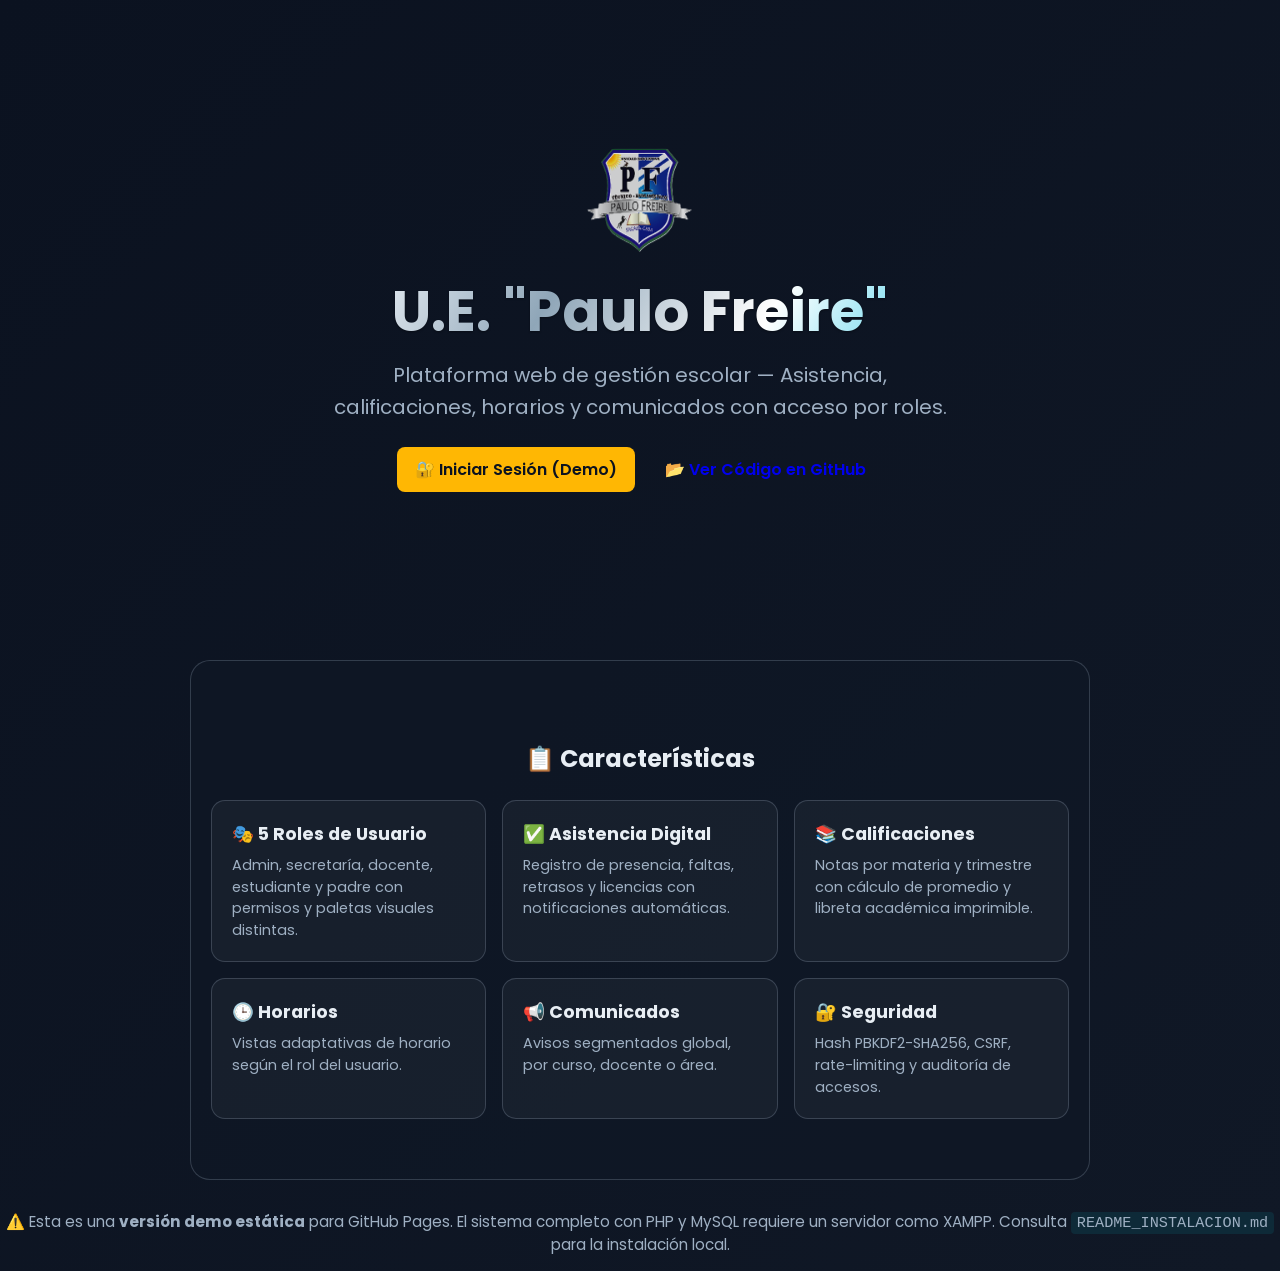
==== docs/index.html @ ab54703c "feat: versión inicial para GitHub con demo estática en /docs" ====
<!doctype html>
<html lang="es">
<head>
    <meta charset="utf-8">
    <meta name="viewport" content="width=device-width, initial-scale=1">
    <title>U.E. Paulo Freire — Plataforma Web v5</title>
    <link rel="preconnect" href="https://fonts.googleapis.com">
    <link rel="preconnect" href="https://fonts.gstatic.com" crossorigin>
    <link href="https://fonts.googleapis.com/css2?family=Poppins:wght@400;500;600;700;800&display=swap" rel="stylesheet">
    <link rel="stylesheet" href="assets/css/app.css">
    <style>
        .hero { min-height: 70vh; display: grid; place-items: center; text-align: center; padding: 40px 20px; }
        .hero h1 { font-size: clamp(2rem, 5vw, 3.5rem); margin: 0 0 16px; line-height: 1.1; }
        .hero p { font-size: clamp(1rem, 2vw, 1.25rem); color: var(--muted); max-width: 620px; margin: 0 auto 24px; line-height: 1.6; }
        .hero-actions { display: flex; gap: 12px; justify-content: center; flex-wrap: wrap; }
        .features { padding: 60px 20px; background: var(--surface); border: 1px solid var(--line); border-radius: 20px; margin: 30px auto; max-width: 900px; }
        .features h2 { text-align: center; margin-bottom: 24px; }
        .feature-grid { display: grid; grid-template-columns: repeat(auto-fit, minmax(220px, 1fr)); gap: 16px; }
        .feature-card { padding: 20px; border-radius: 14px; border: 1px solid var(--line); background: rgba(255,255,255,.04); }
        .feature-card h3 { margin: 0 0 8px; font-size: 1.1rem; }
        .feature-card p { margin: 0; font-size: 0.9rem; color: var(--muted); line-height: 1.5; }
        .note { text-align: center; margin-top: 30px; color: var(--muted); font-size: 0.95rem; }
        .note code { background: var(--bg3); padding: 2px 6px; border-radius: 4px; }
    </style>
</head>
<body class="theme-dark palette-metal">
    <div class="hero">
        <div>
            <img src="assets/img/escudo.png" alt="Escudo U.E. Paulo Freire" style="width: 120px; height: 120px; margin-bottom: 16px; opacity: 0.9;">
            <h1 class="metal-text">U.E. "Paulo Freire"</h1>
            <p>Plataforma web de gestión escolar — Asistencia, calificaciones, horarios y comunicados con acceso por roles.</p>
            <div class="hero-actions">
                <a href="login.html" class="btn btn-accent">🔐 Iniciar Sesión (Demo)</a>
                <a href="https://github.com/TU_USUARIO/ue_paulo_freire_web" class="btn" target="_blank" rel="noopener">📂 Ver Código en GitHub</a>
            </div>
        </div>
    </div>

    <section class="features">
        <h2>📋 Características</h2>
        <div class="feature-grid">
            <div class="feature-card">
                <h3>🎭 5 Roles de Usuario</h3>
                <p>Admin, secretaría, docente, estudiante y padre con permisos y paletas visuales distintas.</p>
            </div>
            <div class="feature-card">
                <h3>✅ Asistencia Digital</h3>
                <p>Registro de presencia, faltas, retrasos y licencias con notificaciones automáticas.</p>
            </div>
            <div class="feature-card">
                <h3>📚 Calificaciones</h3>
                <p>Notas por materia y trimestre con cálculo de promedio y libreta académica imprimible.</p>
            </div>
            <div class="feature-card">
                <h3>🕒 Horarios</h3>
                <p>Vistas adaptativas de horario según el rol del usuario.</p>
            </div>
            <div class="feature-card">
                <h3>📢 Comunicados</h3>
                <p>Avisos segmentados global, por curso, docente o área.</p>
            </div>
            <div class="feature-card">
                <h3>🔐 Seguridad</h3>
                <p>Hash PBKDF2-SHA256, CSRF, rate-limiting y auditoría de accesos.</p>
            </div>
        </div>
    </section>

    <p class="note">⚠️ Esta es una <strong>versión demo estática</strong> para GitHub Pages. El sistema completo con PHP y MySQL requiere un servidor como XAMPP. Consulta <code>README_INSTALACION.md</code> para la instalación local.</p>
</body>
</html>
---- docs/assets/css/app.css ----
:root { --metal-strong: linear-gradient(145deg,#ffffff 0%,#9fb0c3 22%,#e8eef4 40%,#5c7186 62%,#cfd8e3 100%); --metal-edge: linear-gradient(120deg,rgba(255,255,255,.95),rgba(159,176,195,.35) 40%,rgba(255,255,255,.8) 70%,rgba(159,176,195,.5)); }
/* ==========================================================================
   PALETAS DE COLOR POR ROL v2 (Armonía Fría)
   ========================================================================== */
/* 1. ADMIN / SECRETARÍA (Metal - Autoridad y Estructura) */
body.theme-dark.palette-metal { 
    --primary: #19c3e6; --primary-2: #1f6f8b; --turquoise: #2ad4c0; --accent: #ffb703; --accent-2: #b87333; 
}
body.theme-light.palette-metal { 
    --primary: #0e8ba8; --primary-2: #144d61; --turquoise: #12a390; --accent: #b87333; --accent-2: #d9a441; 
}
/* 2. DOCENTE (Aurora Boreal - Sabiduría y Calma) */
body.theme-dark.palette-aurora { 
    --primary: #2dd4bf; --primary-2: #115e59; --turquoise: #a78bfa; --accent: #5eead4; --accent-2: #475569; 
}
body.theme-light.palette-aurora { 
    --primary: #0f766e; --primary-2: #134e4a; --turquoise: #8b5cf6; --accent: #14b8a6; --accent-2: #64748b; 
}
/* 3. PADRE DE FAMILIA (Niebla y Acero - Confianza y Observación) */
body.theme-dark.palette-mist { 
    --primary: #94a3b8; --primary-2: #334155; --turquoise: #e0f2fe; --accent: #7dd3fc; --accent-2: #475569; 
}
body.theme-light.palette-mist { 
    --primary: #475569; --primary-2: #1e293b; --turquoise: #bae6fd; --accent: #0284c7; --accent-2: #64748b; 
}
/* 4. ESTUDIANTE (Glacier - Juventud y Enfoque) */
body.theme-dark.palette-glacier { 
    --primary: #818cf8; --primary-2: #312e81; --turquoise: #5eead4; --accent: #67e8f9; --accent-2: #94a3b8; 
}
body.theme-light.palette-glacier { 
    --primary: #6366f1; --primary-2: #4338ca; --turquoise: #14b8a6; --accent: #22d3ee; --accent-2: #67e8f9; 
}
body.theme-dark { --bg1:#0b1220; --bg2:#101826; --bg3:#0e2a38; --surface:rgba(16,24,38,.72); --surface-2:rgba(23,35,59,.6); --text:#e8eef4; --muted:#9fb0c3; --line:rgba(159,176,195,.25); --glow:0 0 22px rgba(25,195,230,.3); --shadow:0 18px 44px rgba(0,0,0,.5); }
body.theme-light { --bg1:#eef5fb; --bg2:#f8fbff; --bg3:#dff0f7; --surface:rgba(255,255,255,.9); --surface-2:rgba(248,251,255,.85); --text:#17233b; --muted:#5d6b84; --line:rgba(93,107,132,.25); --glow:0 0 16px rgba(14,139,168,.22); --shadow:0 14px 34px rgba(20,40,70,.16); }
* { box-sizing: border-box; }
body { margin:0; font-family:'Poppins','Segoe UI',Arial,sans-serif; color:var(--text); background:linear-gradient(135deg,var(--bg1),var(--bg2) 45%,var(--bg3)); background-size:220% 220%; animation:bgShift 18s ease-in-out infinite alternate; }
@keyframes bgShift { from{background-position:0% 0%} to{background-position:100% 100%} }
.metal-text { background:linear-gradient(120deg,#f8fbff 0%,#8fa6b8 18%,#ffffff 36%,var(--primary) 55%,var(--accent) 75%,#f8fbff 100%); background-size:200% auto; -webkit-background-clip:text; background-clip:text; color:transparent; animation:shine 6s linear infinite; filter:drop-shadow(0 1px 1px rgba(0,0,0,.35)); }
body.theme-light .metal-text { filter:none; }
@keyframes shine { to{background-position:200% center} }
.login-bg { position: fixed; inset: 0; z-index: -1; background: url('../img/colegio.png') center/cover no-repeat; filter: blur(10px) brightness(0.55); transform: scale(1.1); }
.bg-scene { position:fixed; inset:0; overflow:hidden; z-index:0; pointer-events:none; display:none; }
.shell-wrap { position:relative; z-index:1; min-height:100vh; display:grid; place-items:center; padding:26px 14px; }
.shell { display:grid; grid-template-columns:1.05fr 1fr; width:min(1020px, 96vw); max-width:900px; background:var(--surface); border-radius:22px; overflow:hidden; position:relative; box-shadow:var(--shadow); backdrop-filter:blur(14px); border:1px solid var(--line); transform-style:preserve-3d; will-change:transform; }
.shell-wide { grid-template-columns:.9fr 1.1fr; }
.shell-left { position:relative; padding:30px; color:#eaf6fb; display:flex; flex-direction:column; gap:10px; overflow:hidden; background:linear-gradient(160deg,var(--bg2),var(--primary-2) 60%,var(--primary)); background-size:200% 200%; animation:bgShift 12s ease-in-out infinite alternate; }
.shell-left h1 { font-size:1.5rem; margin:0; }
.brand-row { display:flex; align-items:center; gap:12px; }
.brand-logo-login { width:96px; height:96px; display:block; object-fit:contain; }
.brand-badge { width:52px; height:52px; border-radius:14px; display:grid; place-items:center; font-weight:800; font-size:1.15rem; color:#0b1220; background:linear-gradient(145deg,#e8eef4 0%,var(--primary) 45%,var(--primary-2) 100%); box-shadow:inset 0 1px 0 rgba(255,255,255,.8),0 8px 18px rgba(0,0,0,.4); }
.logo-pulse { animation:pulseGlow 2.6s ease-in-out infinite; }
@keyframes pulseGlow { 0%,100%{box-shadow:inset 0 1px 0 rgba(255,255,255,.8),0 0 0 0 rgba(25,195,230,.55)} 50%{box-shadow:inset 0 1px 0 rgba(255,255,255,.8),0 0 28px 7px rgba(25,195,230,.4)} }
.typewriter { min-height:1.4em; color:rgba(234,246,251,.9); }
.typewriter::after { content:'|'; animation:blink 1s step-end infinite; }
@keyframes blink { 50%{opacity:0} }
.illus { color:#bfe9f5; margin:6px auto 0; width:min(300px, 80%); animation:floaty 5s ease-in-out infinite; }
@keyframes floaty { 0%,100%{transform:translateY(0)} 50%{transform:translateY(-10px)} }
.svg-school { width:100%; height:auto; }
.photo-slot { height:110px; border-radius:14px; border:1px solid rgba(255,255,255,.4); background:url('../img/colegio.png') center/cover no-repeat, repeating-linear-gradient(45deg,rgba(255,255,255,.08) 0 12px,transparent 12px 24px), linear-gradient(145deg,rgba(255,255,255,.12),rgba(255,255,255,.03)); }
.photo-cap { color:rgba(234,246,251,.7); font-size:.85rem; }
.wave { position:absolute; bottom:-2px; left:0; width:200%; color:rgba(11,18,32,.5); animation:waveMove 9s linear infinite; }
@keyframes waveMove { from{transform:translateX(0)} to{transform:translateX(-50%)} }
.shell-right { padding:30px; display:flex; flex-direction:column; gap:12px; }
.shell-sub { color:var(--muted); margin:0; }
.public-top-mini { display:flex; justify-content:space-between; align-items:center; gap:10px; }
.layout { display:grid; grid-template-columns:auto 1fr; min-height:100vh; }
.sidebar { width:78px; overflow:hidden; transition:width .25s ease; position:sticky; top:0; height:100vh; padding:16px 12px; background:linear-gradient(180deg,var(--bg2),var(--primary-2) 60%,var(--primary)); }
.sidebar:hover, .sidebar.expanded { width:250px; }
.brand { display:flex; align-items:center; gap:10px; margin-bottom:22px; white-space:nowrap; }
.brand-text { font-weight:700; }
.brand-logo { width:56px; height:56px; display:block; object-fit:contain; }
.label { opacity:0; transition:opacity .2s; }
.sidebar:hover .label, .sidebar.expanded .label { opacity:1; }
.menu { display:flex; flex-direction:column; gap:8px; }
.menu-link { display:flex; align-items:center; gap:12px; color:rgba(234,246,251,.92); text-decoration:none; padding:12px; border-radius:12px; white-space:nowrap; transition:.2s; }
.menu-link:hover, .menu-link.active { background:linear-gradient(120deg,rgba(255,255,255,.2),rgba(25,195,230,.28)); transform:translateX(4px); box-shadow:inset 0 1px 0 rgba(255,255,255,.3); }
.ico { font-size:1.15rem; min-width:26px; text-align:center; }
.main { padding:18px; min-width:0; }
.topbar { display:flex; align-items:center; gap:12px; margin-bottom:14px; padding:12px 16px; background:var(--surface); border:1px solid var(--line); border-radius:14px; box-shadow:var(--shadow); backdrop-filter:blur(8px); }
.topbar h1 { margin:0; font-size:1.3rem; flex:1; min-width:0; }
.topbar-user { display:flex; align-items:center; gap:8px; }
.topbar-avatar { width:36px; height:36px; border-radius:50%; object-fit:cover; border:2px solid var(--primary); }
.badge { display:inline-block; padding:7px 10px; border-radius:999px; background:var(--surface-2); border:1px solid var(--line); font-size:.85rem; }
.badge-accent { background:linear-gradient(145deg,#e8eef4,var(--primary) 60%,var(--primary-2)); color:#0b1220; font-weight:700; }
.content { display:grid; gap:18px; }
.card { background:var(--surface); border:1px solid var(--line); border-radius:16px; padding:18px; box-shadow:var(--shadow); backdrop-filter:blur(8px); }
.section-head { display:flex; justify-content:space-between; align-items:center; gap:12px; margin-bottom:12px; }
.cards { display:grid; grid-template-columns:repeat(auto-fit,minmax(210px,1fr)); gap:16px; }
.stat-card { position:relative; overflow:hidden; animation:fadeUp .35s ease both; }
.stat-card::before { content:''; position:absolute; top:0; left:0; right:0; height:5px; background:linear-gradient(145deg,#e8eef4,var(--primary) 60%,var(--primary-2)); }
.stat-card h3 { margin:4px 0 8px; color:var(--muted); font-size:.92rem; }
.count { font-size:2rem; font-weight:800; color:var(--text); }
.btn { display:inline-block; padding:10px 18px; border-radius:8px; border:none; cursor:pointer; font-weight:600; text-decoration:none; }
.btn-metal { background:var(--primary); color:#0b1220; }
.btn-accent { background:var(--accent); color:#0b1220; }
.btn-danger { background:#d62828; color:#fff; }
.btn small { font-size:.85rem; }
.table-responsive { overflow-x:auto; }
.table { width:100%; border-collapse:collapse; font-size:14px; }
.table th, .table td { border:1px solid var(--line); padding:8px 10px; text-align:left; }
.table th { background:var(--surface-2); color:var(--muted); }
.form-grid { display:grid; grid-template-columns:repeat(auto-fit,minmax(200px,1fr)); gap:12px; }
.field { display:flex; flex-direction:column; gap:6px; }
.field span { font-size:.85rem; color:var(--muted); }
.input { padding:10px 14px; border:1px solid var(--line); border-radius:8px; background:var(--surface-2); color:var(--text); }
.input::placeholder { color:var(--muted); }
label.field { display:flex; flex-direction:column; gap:6px; }
label.field span { font-size:.85rem; color:var(--muted); }
.form-actions { display:flex; gap:10px; margin-top:16px; }
.alert { padding:12px 16px; border-radius:8px; margin-bottom:12px; font-size:.95rem; }
.alert-error { background:rgba(214,40,40,.15); color:#d62828; border:1px solid rgba(214,40,40,.3); }
.alert-success { background:rgba(40,167,69,.15); color:#28a745; border:1px solid rgba(40,167,69,.3); }
.pw-field { position:relative; }
.pw-toggle { position:absolute; right:12px; top:50%; transform:translateY(-50%); background:none; border:none; cursor:pointer; font-size:1.2rem; }
.spinner { display:none; width:16px; height:16px; border:2px solid rgba(0,0,0,.25); border-top-color:var(--primary); border-radius:50%; animation:spin 1s linear infinite; }
@keyframes spin { to{transform:rotate(360deg)} }
.auth-alt { margin-top:16px; text-align:center; font-size:.9rem; }
.auth-alt a { color:var(--primary); text-decoration:none; }
.auth-alt a:hover { text-decoration:underline; }
.public-footer { margin-top:30px; text-align:center; color:var(--muted); font-size:.85rem; }
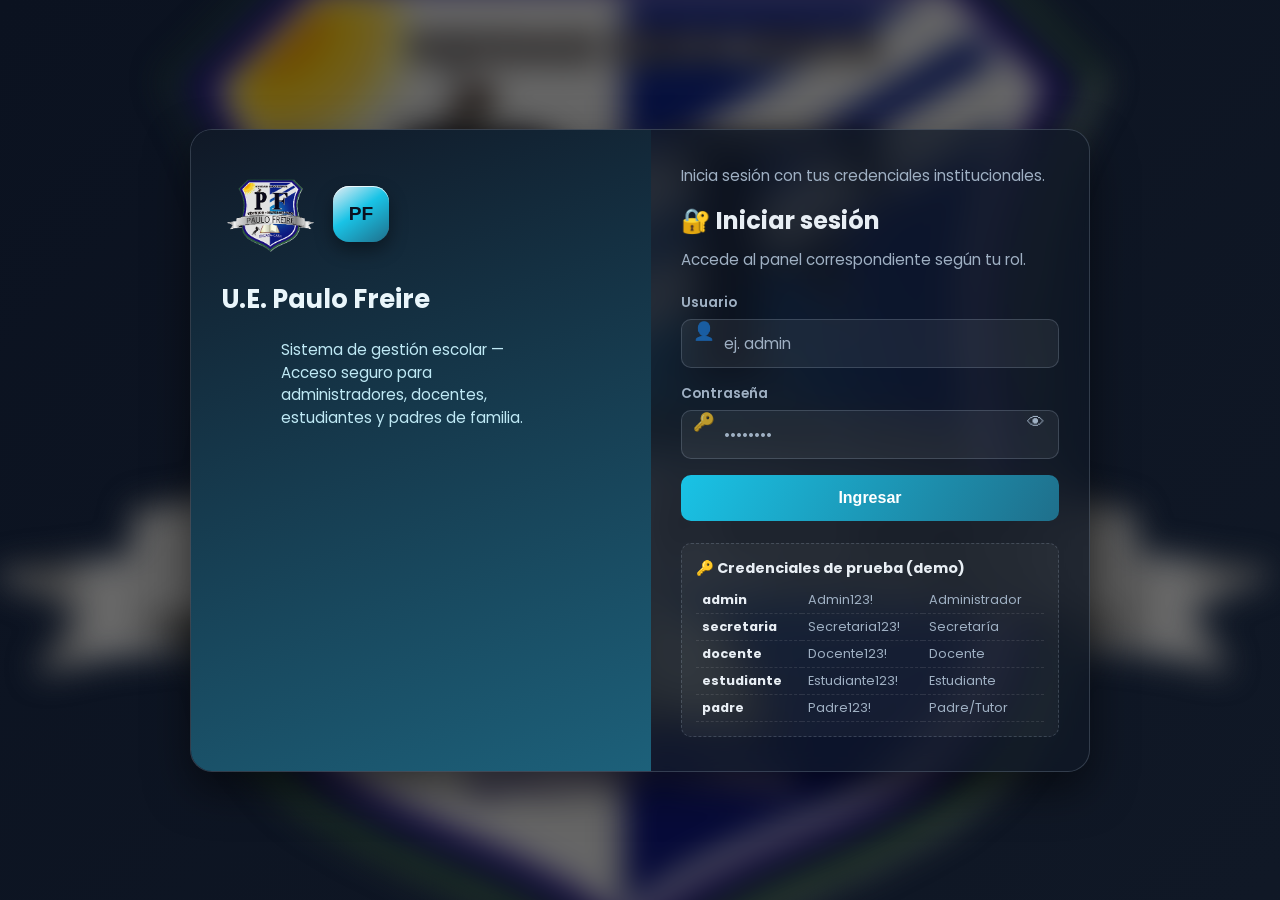
==== commit 102a52be: "feat: index.html unificado con login y dashboard en una sola página" ====
--- a/docs/index.html
+++ b/docs/index.html
@@ -3,69 +3,566 @@
 <head>
     <meta charset="utf-8">
     <meta name="viewport" content="width=device-width, initial-scale=1">
-    <title>U.E. Paulo Freire — Plataforma Web v5</title>
+    <title>U.E. Paulo Freire — Inicio de sesión</title>
     <link rel="preconnect" href="https://fonts.googleapis.com">
     <link rel="preconnect" href="https://fonts.gstatic.com" crossorigin>
     <link href="https://fonts.googleapis.com/css2?family=Poppins:wght@400;500;600;700;800&display=swap" rel="stylesheet">
     <link rel="stylesheet" href="assets/css/app.css">
+    <link rel="stylesheet" href="assets/css/pages.css">
     <style>
-        .hero { min-height: 70vh; display: grid; place-items: center; text-align: center; padding: 40px 20px; }
-        .hero h1 { font-size: clamp(2rem, 5vw, 3.5rem); margin: 0 0 16px; line-height: 1.1; }
-        .hero p { font-size: clamp(1rem, 2vw, 1.25rem); color: var(--muted); max-width: 620px; margin: 0 auto 24px; line-height: 1.6; }
-        .hero-actions { display: flex; gap: 12px; justify-content: center; flex-wrap: wrap; }
-        .features { padding: 60px 20px; background: var(--surface); border: 1px solid var(--line); border-radius: 20px; margin: 30px auto; max-width: 900px; }
-        .features h2 { text-align: center; margin-bottom: 24px; }
-        .feature-grid { display: grid; grid-template-columns: repeat(auto-fit, minmax(220px, 1fr)); gap: 16px; }
-        .feature-card { padding: 20px; border-radius: 14px; border: 1px solid var(--line); background: rgba(255,255,255,.04); }
-        .feature-card h3 { margin: 0 0 8px; font-size: 1.1rem; }
-        .feature-card p { margin: 0; font-size: 0.9rem; color: var(--muted); line-height: 1.5; }
-        .note { text-align: center; margin-top: 30px; color: var(--muted); font-size: 0.95rem; }
-        .note code { background: var(--bg3); padding: 2px 6px; border-radius: 4px; }
+        .login-bg { position: fixed; inset: 0; z-index: -1; background: url('assets/img/escudo.png') center/cover no-repeat; filter: blur(14px) brightness(0.45); transform: scale(1.15); }
+        .login-wrap { min-height: 100vh; display: grid; place-items: center; padding: 30px 16px; position: relative; overflow: hidden; }
+        .shell { display: grid; grid-template-columns: 1.05fr 1fr; width: min(1020px, 96vw); max-width: 900px; background: var(--surface); border-radius: 22px; overflow: hidden; position: relative; box-shadow: var(--shadow); backdrop-filter: blur(14px); border: 1px solid var(--line); }
+        .shell-left { position: relative; padding: 34px 30px; color: #eaf6fb; display: flex; flex-direction: column; gap: 14px; overflow: hidden; background: linear-gradient(160deg, var(--bg2), var(--primary-2) 60%, var(--primary)); background-size: 200% 200%; animation: bgShift 12s ease-in-out infinite alternate; }
+        .shell-left h1 { font-size: 1.6rem; margin: 0; line-height: 1.2; }
+        .brand-row { display: flex; align-items: center; gap: 12px; margin-bottom: 6px; }
+        .brand-logo-login { width: 100px; height: 100px; object-fit: contain; }
+        .brand-badge { width: 56px; height: 56px; border-radius: 16px; display: grid; place-items: center; font-weight: 800; font-size: 1.2rem; color: #0b1220; background: linear-gradient(145deg, #e8eef4 0%, var(--primary) 45%, var(--primary-2) 100%); box-shadow: inset 0 1px 0 rgba(255,255,255,.8), 0 8px 18px rgba(0,0,0,.4); }
+        .illus { color: #bfe9f5; margin-top: 10px; font-size: 0.95rem; line-height: 1.5; max-width: 280px; }
+        .shell-right { padding: 34px 30px; display: flex; flex-direction: column; gap: 16px; }
+        .shell-sub { color: var(--muted); margin: 0; font-size: 0.95rem; }
+        .login-card { width: 100%; max-width: 380px; margin: 0 auto; }
+        .login-card h2 { margin: 0 0 10px; font-size: 1.5rem; }
+        .login-card p { color: var(--muted); margin: 0 0 22px; font-size: 0.95rem; }
+        .form-group { margin-bottom: 16px; }
+        .form-group label { display: block; font-size: 0.85rem; color: var(--muted); margin-bottom: 6px; font-weight: 600; }
+        .input-wrapper { position: relative; }
+        .input { width: 100%; padding: 12px 14px 12px 42px; border-radius: 10px; border: 1px solid var(--line); background: rgba(255,255,255,.06); color: var(--text); font-family: inherit; font-size: 0.95rem; }
+        .input:focus { outline: none; border-color: var(--primary); box-shadow: 0 0 0 3px rgba(25,195,230,.2); }
+        .input-icon { position: absolute; left: 12px; top: 50%; transform: translateY(-50%); font-size: 1.1rem; opacity: 0.7; }
+        .pw-toggle { position: absolute; right: 10px; top: 50%; transform: translateY(-50%); background: none; border: none; color: var(--muted); font-size: 1.1rem; cursor: pointer; padding: 4px; }
+        .pw-toggle:hover { color: var(--text); }
+        .login-error { display: none; margin-bottom: 14px; padding: 10px 14px; background: rgba(255, 80, 80, .12); border: 1px solid rgba(255, 80, 80, .35); color: #ff6b6b; border-radius: 8px; font-size: 0.85rem; text-align: center; }
+        .btn-login { width: 100%; padding: 14px; border: none; border-radius: 10px; background: linear-gradient(120deg, var(--primary), var(--primary-2)); color: #fff; font-weight: 700; font-size: 1rem; cursor: pointer; }
+        .btn-login:active { transform: scale(0.98); }
+        .btn-login.loading { position: relative; color: transparent; }
+        .btn-login.loading::after { content: ''; position: absolute; inset: 0; border: 2px solid rgba(255,255,255,.3); border-top-color: #fff; border-radius: 10px; animation: spin 0.8s linear infinite; }
+        @keyframes spin { to { transform: rotate(360deg); } }
+        .creds { margin-top: 22px; padding: 14px; border-radius: 10px; background: rgba(255,255,255,.04); border: 1px dashed var(--line); font-size: 0.82rem; color: var(--muted); }
+        .creds h4 { margin: 0 0 8px; font-size: 0.9rem; color: var(--text); }
+        .creds table { width: 100%; border-collapse: collapse; font-size: 0.8rem; }
+        .creds td { padding: 4px 6px; border-bottom: 1px dashed rgba(255,255,255,.1); }
+
+        /* Dashboard (oculto por defecto) */
+        #dashboard-view { display: none; }
+        .layout { display: grid; grid-template-columns: auto 1fr; min-height: 100vh; }
+        .sidebar { width: 78px; overflow: hidden; transition: width .25s ease; position: sticky; top: 0; height: 100vh; padding: 16px 12px; background: linear-gradient(180deg, var(--bg2), var(--primary-2) 60%, var(--primary)); }
+        .sidebar:hover, .sidebar.expanded { width: 250px; }
+        .brand { display: flex; align-items: center; gap: 10px; margin-bottom: 22px; white-space: nowrap; }
+        .brand-text { font-weight: 700; }
+        .brand-logo { width: 56px; height: 56px; display: block; object-fit: contain; }
+        .label { opacity: 0; transition: opacity .2s; }
+        .sidebar:hover .label, .sidebar.expanded .label { opacity: 1; }
+        .menu { display: flex; flex-direction: column; gap: 8px; }
+        .menu-link { display: flex; align-items: center; gap: 12px; color: rgba(234,246,251,.92); text-decoration: none; padding: 12px; border-radius: 12px; white-space: nowrap; transition: .2s; }
+        .menu-link:hover, .menu-link.active { background: linear-gradient(120deg, rgba(255,255,255,.2), rgba(25,195,230,.28)); transform: translateX(4px); box-shadow: inset 0 1px 0 rgba(255,255,255,.3); }
+        .ico { font-size: 1.15rem; min-width: 26px; text-align: center; }
+        .main { padding: 18px; min-width: 0; }
+        .topbar { display: flex; align-items: center; gap: 12px; margin-bottom: 14px; padding: 12px 16px; background: var(--surface); border: 1px solid var(--line); border-radius: 14px; box-shadow: var(--shadow); backdrop-filter: blur(8px); }
+        .topbar h1 { margin: 0; font-size: 1.3rem; flex: 1; min-width: 0; }
+        .topbar-controls { display: flex; gap: 8px; }
+        .topbar-user { display: flex; gap: 8px; align-items: center; margin-left: auto; }
+        .topbar-avatar { width: 32px; height: 32px; border-radius: 50%; object-fit: cover; border: 1px solid var(--line); }
+        .content { min-height: 400px; }
+        .cards { display: grid; grid-template-columns: repeat(auto-fit, minmax(150px, 1fr)); gap: 14px; margin: 16px 0; }
+        .stat-card { padding: 18px; border-radius: 14px; border: 1px solid var(--line); background: rgba(255,255,255,.04); text-align: center; }
+        .stat-card h3 { margin: 0 0 8px; font-size: 0.9rem; color: var(--muted); text-transform: uppercase; letter-spacing: .06em; }
+        .stat-card .count { font-size: 2rem; font-weight: 800; display: block; }
+        .btn-accent { background: linear-gradient(120deg, var(--turquoise), var(--primary)); border: none; color: #0b1220; font-weight: 700; padding: 10px 16px; border-radius: 10px; cursor: pointer; text-decoration: none; display: inline-block; }
+        .btn-accent:hover { filter: brightness(1.08); }
+        .table-responsive { overflow-x: auto; border-radius: 12px; border: 1px solid var(--line); }
+        table.table { width: 100%; border-collapse: collapse; font-size: 0.9rem; }
+        table.table th { background: rgba(255,255,255,.04); text-align: left; padding: 10px 12px; color: var(--muted); font-weight: 600; font-size: 0.8rem; text-transform: uppercase; }
+        table.table td { padding: 10px 12px; border-bottom: 1px solid var(--line); }
+        table.table tr:last-child td { border-bottom: none; }
+        .section-block { margin-top: 16px; }
+        .hidden { display: none !important; }
     </style>
 </head>
 <body class="theme-dark palette-metal">
-    <div class="hero">
-        <div>
-            <img src="assets/img/escudo.png" alt="Escudo U.E. Paulo Freire" style="width: 120px; height: 120px; margin-bottom: 16px; opacity: 0.9;">
-            <h1 class="metal-text">U.E. "Paulo Freire"</h1>
-            <p>Plataforma web de gestión escolar — Asistencia, calificaciones, horarios y comunicados con acceso por roles.</p>
-            <div class="hero-actions">
-                <a href="login.html" class="btn btn-accent">🔐 Iniciar Sesión (Demo)</a>
-                <a href="https://github.com/TU_USUARIO/ue_paulo_freire_web" class="btn" target="_blank" rel="noopener">📂 Ver Código en GitHub</a>
+    <div class="login-bg"></div>
+
+    <!-- ====== LOGIN (visible al entrar) ====== -->
+    <div id="login-view" class="login-wrap">
+        <div class="shell">
+            <div class="shell-left">
+                <div class="brand-row">
+                    <img src="assets/img/escudo.png" alt="Logo" class="brand-logo-login">
+                    <div class="brand-badge">PF</div>
+                </div>
+                <h1>U.E. Paulo Freire</h1>
+                <p class="illus">Sistema de gestión escolar — Acceso seguro para administradores, docentes, estudiantes y padres de familia.</p>
+            </div>
+            <div class="shell-right">
+                <p class="shell-sub">Inicia sesión con tus credenciales institucionales.</p>
+
+                <div class="login-card">
+                    <h2>🔐 Iniciar sesión</h2>
+                    <p>Accede al panel correspondiente según tu rol.</p>
+
+                    <div class="login-error" id="loginError">Usuario o contraseña incorrectos.</div>
+
+                    <form id="loginForm" novalidate>
+                        <div class="form-group input-wrapper">
+                            <label for="loginUser">Usuario</label>
+                            <span class="input-icon">👤</span>
+                            <input type="text" id="loginUser" class="input" placeholder="ej. admin" required autocomplete="username">
+                        </div>
+                        <div class="form-group input-wrapper">
+                            <label for="loginPass">Contraseña</label>
+                            <span class="input-icon">🔑</span>
+                            <input type="password" id="pwInput" class="input" placeholder="••••••••" required autocomplete="current-password">
+                            <button type="button" id="pwToggle" class="pw-toggle" aria-label="Mostrar contraseña">👁</button>
+                        </div>
+                        <button type="submit" id="loginBtn" class="btn btn-login">Ingresar</button>
+                    </form>
+
+                    <div class="creds">
+                        <h4>🔑 Credenciales de prueba (demo)</h4>
+                        <table>
+                            <tr><td style="font-weight:700;color:var(--text)">admin</td><td>Admin123!</td><td>Administrador</td></tr>
+                            <tr><td style="font-weight:700;color:var(--text)">secretaria</td><td>Secretaria123!</td><td>Secretaría</td></tr>
+                            <tr><td style="font-weight:700;color:var(--text)">docente</td><td>Docente123!</td><td>Docente</td></tr>
+                            <tr><td style="font-weight:700;color:var(--text)">estudiante</td><td>Estudiante123!</td><td>Estudiante</td></tr>
+                            <tr><td style="font-weight:700;color:var(--text)">padre</td><td>Padre123!</td><td>Padre/Tutor</td></tr>
+                        </table>
+                    </div>
+                </div>
             </div>
         </div>
     </div>
 
-    <section class="features">
-        <h2>📋 Características</h2>
-        <div class="feature-grid">
-            <div class="feature-card">
-                <h3>🎭 5 Roles de Usuario</h3>
-                <p>Admin, secretaría, docente, estudiante y padre con permisos y paletas visuales distintas.</p>
-            </div>
-            <div class="feature-card">
-                <h3>✅ Asistencia Digital</h3>
-                <p>Registro de presencia, faltas, retrasos y licencias con notificaciones automáticas.</p>
-            </div>
-            <div class="feature-card">
-                <h3>📚 Calificaciones</h3>
-                <p>Notas por materia y trimestre con cálculo de promedio y libreta académica imprimible.</p>
-            </div>
-            <div class="feature-card">
-                <h3>🕒 Horarios</h3>
-                <p>Vistas adaptativas de horario según el rol del usuario.</p>
-            </div>
-            <div class="feature-card">
-                <h3>📢 Comunicados</h3>
-                <p>Avisos segmentados global, por curso, docente o área.</p>
-            </div>
-            <div class="feature-card">
-                <h3>🔐 Seguridad</h3>
-                <p>Hash PBKDF2-SHA256, CSRF, rate-limiting y auditoría de accesos.</p>
+    <!-- ====== DASHBOARD (oculto hasta hacer login) ====== -->
+    <div id="dashboard-view">
+        <div class="layout">
+            <aside class="sidebar" id="sidebar">
+                <div class="brand">
+                    <img src="assets/img/escudo.png" alt="Logo U.E. Paulo Freire" class="brand-logo">
+                    <span class="brand-text metal-text label">U.E. Paulo Freire</span>
+                </div>
+                <nav class="menu">
+                    <a class="menu-link active" href="#" title="Panel"><span class="ico">🏠</span><span class="label">Panel</span></a>
+                    <a class="menu-link" href="#" title="Estudiantes"><span class="ico">🎓</span><span class="label">Estudiantes</span></a>
+                    <a class="menu-link" href="#" title="Asistencia"><span class="ico">✅</span><span class="label">Asistencia</span></a>
+                    <a class="menu-link" href="#" title="Calificaciones"><span class="ico">📚</span><span class="label">Calificaciones</span></a>
+                    <a class="menu-link" href="#" title="Horario"><span class="ico">🕒</span><span class="label">Horario</span></a>
+                    <a class="menu-link" href="#" title="Comunicados"><span class="ico">📢</span><span class="label">Comunicados</span></a>
+                    <a class="menu-link" href="#" title="Perfil"><span class="ico">👤</span><span class="label">Perfil</span></a>
+                    <a class="menu-link" href="#" title="Cerrar sesión" id="logoutBtn"><span class="ico">🚪</span><span class="label">Salir</span></a>
+                </nav>
+            </aside>
+
+            <div class="main">
+                <header class="topbar">
+                    <div class="topbar-controls">
+                        <button id="menuToggle" class="btn icon-btn" aria-label="Menu">☰</button>
+                        <button id="sideToggle" class="btn icon-btn" aria-label="Expandir">⇄</button>
+                    </div>
+                    <h1 class="metal-text" style="margin-right: 15px;">Panel de Control</h1>
+                    <div class="topbar-user" style="display: flex; gap: 8px; align-items: center;">
+                        <button id="themeToggle" class="btn icon-btn" title="Cambiar Tema">☀️</button>
+                        <img id="userAvatar" src="assets/img/avatars/avatar-estudiante.svg" alt="Avatar" class="topbar-avatar">
+                        <span class="badge badge-accent" id="userRole" style="font-size:0.75rem;padding:4px 8px;border-radius:8px;background:rgba(255,255,255,.12);color:var(--text);">estudiante</span>
+                        <div style="display:flex;flex-direction:column;justify-content:center;">
+                            <div id="userName" style="font-weight:600;font-size:0.9rem;white-space:nowrap;overflow:hidden;text-overflow:ellipsis;">Usuario</div>
+                            <div id="userEmail" style="font-size:0.75rem;color:var(--muted);white-space:nowrap;overflow:hidden;text-overflow:ellipsis;">correo@ejemplo.edu.bo</div>
+                        </div>
+                    </div>
+                </header>
+
+                <main class="content">
+                    <div id="dashboardContent"></div>
+                </main>
             </div>
         </div>
-    </section>
-
-    <p class="note">⚠️ Esta es una <strong>versión demo estática</strong> para GitHub Pages. El sistema completo con PHP y MySQL requiere un servidor como XAMPP. Consulta <code>README_INSTALACION.md</code> para la instalación local.</p>
+    </div>
+
+    <script src="assets/js/db.js"></script>
+    <script src="assets/js/auth.js"></script>
+    <script>
+        (function () {
+            'use strict';
+
+            initDB();
+
+            function $(sel) { return document.querySelector(sel); }
+            function $$(sel) { return document.querySelectorAll(sel); }
+            function esc(text) {
+                var div = document.createElement('div');
+                div.textContent = text;
+                return div.innerHTML;
+            }
+
+            var loginView = $('#loginView') || $('#login-view');
+            var dashboardView = $('#dashboardView') || $('#dashboard-view');
+            var loginForm = $('#loginForm');
+            var loginError = $('#loginError');
+            var loginBtn = $('#loginBtn');
+            var logoutBtn = $('#logoutBtn');
+            var dashboardContent = $('#dashboardContent');
+
+            var currentUser = getCurrentUser();
+
+            if (currentUser) {
+                showDashboard();
+            }
+
+            // ---------- Login ----------
+            if (loginForm) {
+                loginForm.addEventListener('submit', function (ev) {
+                    ev.preventDefault();
+                    var user = $('#loginUser').value.trim();
+                    var pass = $('#loginPass').value;
+
+                    var u = login(user, pass);
+                    if (u) {
+                        loginError.style.display = 'none';
+                        loginBtn.classList.add('loading');
+                        setTimeout(function () {
+                            showDashboard();
+                        }, 600);
+                    } else {
+                        loginError.style.display = 'block';
+                        loginBtn.classList.remove('loading');
+                    }
+                });
+            }
+
+            var pwT = $('#pwToggle'), pwI = $('#pwInput');
+            if (pwT && pwI) {
+                pwT.addEventListener('click', function (ev) {
+                    ev.preventDefault();
+                    var show = pwI.type === 'password';
+                    pwI.type = show ? 'text' : 'password';
+                    pwT.textContent = show ? '🙈' : '👁';
+                    pwI.focus();
+                });
+            }
+
+            if (logoutBtn) {
+                logoutBtn.addEventListener('click', function (ev) {
+                    ev.preventDefault();
+                    logout();
+                    dashboardView.style.display = 'none';
+                    loginView.style.display = 'grid';
+                    currentUser = null;
+                });
+            }
+
+            // ---------- Navegación ----------
+            function showDashboard() {
+                loginView.style.display = 'none';
+                dashboardView.style.display = 'block';
+                currentUser = getCurrentUser();
+
+                $('#userName').textContent = currentUser.full_name;
+                $('#userRole').textContent = currentUser.role;
+                $('#userEmail').textContent = currentUser.email;
+                $('#userAvatar').src = 'assets/img/avatars/' + esc(currentUser.avatar);
+                $('#userAvatar').onerror = function () { this.src = 'assets/img/avatars/avatar-estudiante.svg'; };
+
+                renderDashboard(currentUser.role);
+            }
+
+            // ---------- Render dashboard ----------
+            function renderDashboard(role) {
+                var db = getDB();
+                var html = '';
+
+                html += '<section class="card animate-in">\
+                    <div style="display:flex;align-items:center;gap:16px">\
+                        <img src="assets/img/avatars/' + esc(currentUser.avatar) + '" alt="Avatar" style="width:80px;height:80px;border-radius:50%;object-fit:cover;border:3px solid var(--primary)" onerror="this.src=\'assets/img/avatars/avatar-estudiante.svg\'">\
+                        <div>\
+                            <h2 class="metal-text" style="margin:0">¡Hola, ' + esc(currentUser.full_name) + '</h2>\
+                            <p style="margin:4px 0 0;color:var(--muted)">' + esc(role) + ' · ' + esc(currentUser.email) + '</p>\
+                        </div>\
+                    </div>\
+                </section>';
+
+                if (role === 'admin' || role === 'secretaria') {
+                    var totalStudents = (db.students || []).length;
+                    var totalUsers = (db.users || []).length;
+                    var totalCourses = (db.courses || []).length;
+                    var totalAttendance = (db.attendance || []).length;
+
+                    html += '<section class="cards">\
+                        <article class="card stat-card reveal"><h3>Usuarios</h3><strong class="count" data-count="' + totalUsers + '">0</strong></article>\
+                        <article class="card stat-card reveal"><h3>Estudiantes</h3><strong class="count" data-count="' + totalStudents + '">0</strong></article>\
+                        <article class="card stat-card reveal"><h3>Cursos</h3><strong class="count" data-count="' + totalCourses + '">0</strong></article>\
+                        <article class="card stat-card reveal"><h3>Asistencias</h3><strong class="count" data-count="' + totalAttendance + '">0</strong></article>\
+                    </section>';
+
+                    html += '<section class="card animate-in" style="margin-top:16px;">\
+                        <h3>📊 Resumen Rápido</h3>\
+                        <p>Versión demo para GitHub Pages. Los datos se guardan en tu navegador (localStorage).</p>\
+                        <div style="margin-top:10px; display:flex; gap:10px; flex-wrap:wrap;">\
+                            <button class="btn btn-accent" onclick="showSection(\'students\')">👥 Estudiantes</button>\
+                            <button class="btn btn-metal" onclick="showSection(\'attendance\')">✅ Asistencia</button>\
+                            <button class="btn" onclick="showSection(\'grades\')">📚 Calificaciones</button>\
+                            <button class="btn" onclick="showSection(\'schedules\')">🕒 Horarios</button>\
+                            <button class="btn" onclick="showSection(\'announcements\')">📢 Comunicados</button>\
+                        </div>\
+                        <div id="section-students" class="hidden section-block" style="margin-top:16px;">\
+                            <h4>👥 Estudiantes</h4>\
+                            <div class="table-responsive"><table class="table">\
+                                <tr><th>Nombre</th><th>RUDE</th><th>Curso</th><th>Estado</th></tr>' + renderStudentsTable(db) + '</table></div>\
+                        </div>\
+                        <div id="section-attendance" class="hidden section-block" style="margin-top:16px;">\
+                            <h4>✅ Registrar Asistencia</h4>\
+                            <form id="attendanceForm" style="display:flex; gap:8px; flex-wrap:wrap; align-items:end;">\
+                                <select id="attStudent" class="input" style="flex:1; min-width:200px;">' + renderStudentOptions(db) + '</select>\
+                                <select id="attStatus" class="input">\
+                                    <option value="P">Presente</option><option value="F">Falta</option><option value="R">Retraso</option><option value="L">Licencia</option><option value="RC">Retirado</option>\
+                                </select>\
+                                <input type="date" id="attDate" class="input" value="' + new Date().toISOString().split('T')[0] + '">\
+                                <button type="submit" class="btn btn-accent">Registrar</button>\
+                            </form>\
+                            <div id="attResult" style="margin-top:10px;"></div>\
+                            <h4 style="margin-top:20px;">Últimas asistencias</h4>\
+                            <div class="table-responsive"><table class="table">\
+                                <tr><th>Estudiante</th><th>Fecha</th><th>Estado</th></tr>' + renderAttendanceTable(db) + '</table></div>\
+                        </div>\
+                        <div id="section-grades" class="hidden section-block" style="margin-top:16px;">\
+                            <h4>📚 Calificaciones</h4>\
+                            <div class="table-responsive"><table class="table">\
+                                <tr><th>Estudiante</th><th>Materia</th><th>Trimestre</th><th>Nota</th></tr>' + renderGradesTable(db) + '</table></div>\
+                        </div>\
+                        <div id="section-schedules" class="hidden section-block" style="margin-top:16px;">\
+                            <h4>🕒 Horarios</h4>\
+                            <div class="table-responsive"><table class="table">\
+                                <tr><th>Día</th><th>Materia</th><th>Hora</th><th>Aula</th></tr>' + renderSchedulesTable(db) + '</table></div>\
+                        </div>\
+                        <div id="section-announcements" class="hidden section-block" style="margin-top:16px;">\
+                            <h4>📢 Comunicados</h4>\
+                            <div class="table-responsive"><table class="table">\
+                                <tr><th>Título</th><th>Contenido</th><th>Fecha</th></tr>' + renderAnnouncementsTable(db) + '</table></div>\
+                        </div>\
+                    </section>';
+                }
+
+                if (role === 'docente') {
+                    html += '<section class="card animate-in" style="margin-top:16px; border-left: 4px solid var(--primary);">\
+                        <h3>👨‍🏫 Panel del Docente</h3>\
+                        <p>Versión demo para GitHub Pages.</p>\
+                        <div style="margin-top:15px; display:flex; gap:10px; flex-wrap:wrap;">\
+                            <button class="btn btn-metal" onclick="showSection(\'attendanceDoc\')">✅ Tomar Asistencia</button>\
+                            <button class="btn btn-accent" onclick="showSection(\'gradesDoc\')">📚 Calificaciones</button>\
+                            <button class="btn" onclick="showSection(\'schedulesDoc\')">🕒 Mi Horario</button>\
+                        </div>\
+                    </section>';
+
+                    html += '<div id="section-attendanceDoc" class="hidden section-block" style="margin-top:16px;">\
+                        <h4>✅ Registrar Asistencia</h4>\
+                        <form id="attendanceFormDoc" style="display:flex; gap:8px; flex-wrap:wrap; align-items:end;">\
+                            <select id="attStudentDoc" class="input" style="flex:1; min-width:200px;">' + renderStudentOptions(db) + '</select>\
+                            <select id="attStatusDoc" class="input">\
+                                <option value="P">Presente</option><option value="F">Falta</option><option value="R">Retraso</option><option value="L">Licencia</option><option value="RC">Retirado</option>\
+                            </select>\
+                            <input type="date" id="attDateDoc" class="input" value="' + new Date().toISOString().split('T')[0] + '">\
+                            <button type="submit" class="btn btn-accent">Registrar</button>\
+                        </form>\
+                        <div id="attResultDoc" style="margin-top:10px;"></div>\
+                    </div>\
+                    <div id="section-gradesDoc" class="hidden section-block" style="margin-top:16px;">\
+                        <h4>📚 Calificaciones</h4>\
+                        <div class="table-responsive"><table class="table">\
+                            <tr><th>Estudiante</th><th>Materia</th><th>Trimestre</th><th>Nota</th></tr>' + renderGradesTable(db) + '</table></div>\
+                    </div>\
+                    <div id="section-schedulesDoc" class="hidden section-block" style="margin-top:16px;">\
+                        <h4>🕒 Mi Horario</h4>\
+                        <div class="table-responsive"><table class="table">\
+                            <tr><th>Día</th><th>Materia</th><th>Hora</th><th>Aula</th></tr>' + renderSchedulesTable(db, true) + '</table></div>\
+                    </div>';
+                }
+
+                if (role === 'padre') {
+                    var children = (db.students || []).filter(s => s.guardian_email === currentUser.email || s.user_id === currentUser.id);
+                    if (children.length === 0) children = (db.students || []).slice(0, 2);
+                    html += '<section class="card animate-in" style="margin-top:16px; border-left: 4px solid var(--primary);">\
+                        <h3>👨‍👩‍👦 Panel de Familia</h3>\
+                        <p>Monitorea el progreso académico y asistencia de tus hijos.</p>\
+                    </section>';
+                    children.forEach(function (ch) {
+                        var chAtt = (db.attendance || []).filter(a => a.student_id == ch.id).sort(function (x, y) { return new Date(y.date) - new Date(x.date); }).slice(0, 5);
+                        html += '<section class="card animate-in" style="margin-top:16px;">\
+                            <h3>👤 ' + esc(ch.first_name + ' ' + ch.last_name) + '</h3>\
+                            <p><strong>RUDE:</strong> ' + esc(ch.rude) + ' | <strong>Curso:</strong> ' + getCourseName(db, ch.course_id) + '</p>';
+                        if (chAtt.length) {
+                            html += '<h4 style="margin-top:15px;">Última Asistencia</h4><div class="table-responsive"><table class="table"><tr><th>Fecha</th><th>Estado</th></tr>';
+                            chAtt.forEach(function (a) { html += '<tr><td>' + esc(a.date) + '</td><td>' + esc(a.status) + '</td></tr>'; });
+                            html += '</table></div>';
+                        }
+                        html += '</section>';
+                    });
+                }
+
+                if (role === 'estudiante') {
+                    var student = (db.students || []).find(s => s.user_id === currentUser.id) || (db.students || [])[0];
+                    var studentGrades = (db.grades || []).filter(g => g.student_id == student.id);
+                    var studentSched = (db.schedules || []).filter(s => s.course_id == student.course_id);
+
+                    html += '<section class="card animate-in" style="margin-top:16px; border-left: 4px solid var(--primary);">\
+                        <h3>🎓 Mi Panel Estudiantil</h3>\
+                        <p>Revisa tus calificaciones, horario y asistencia (demo estática).</p>\
+                    </section>';
+
+                    if (studentGrades.length) {
+                        html += '<section class="card animate-in" style="margin-top:16px;">\
+                            <h3>📚 Mis Calificaciones</h3>\
+                            <div class="table-responsive"><table class="table"><tr><th>Materia</th><th>Trimestre</th><th>Nota</th></tr>';
+                        studentGrades.forEach(function (g) {
+                            html += '<tr><td>' + esc(getSubjectName(db, g.subject_id)) + '</td><td>' + esc(getTermName(db, g.term_id)) + '</td><td><strong>' + esc(g.score) + '</strong></td></tr>';
+                        });
+                        html += '</table></div></section>';
+                    }
+
+                    if (studentSched.length) {
+                        html += '<section class="card animate-in" style="margin-top:16px;">\
+                            <h3>🕒 Mi Horario</h3>\
+                            <div class="table-responsive"><table class="table"><tr><th>Día</th><th>Materia</th><th>Hora</th></tr>';
+                        studentSched.forEach(function (s) {
+                            html += '<tr><td>' + esc(s.day_of_week) + '</td><td>' + esc(getSubjectName(db, s.subject_id)) + '</td><td>' + esc(s.start_time + ' - ' + s.end_time) + '</td></tr>';
+                        });
+                        html += '</table></div></section>';
+                    }
+                }
+
+                dashboardContent.innerHTML = html;
+
+                document.querySelectorAll('.count').forEach(function (el) {
+                    var target = parseInt(el.getAttribute('data-count') || el.textContent || '0', 10);
+                    el.textContent = target;
+                });
+
+                setupAttendanceForm('attendanceForm', 'attResult');
+                setupAttendanceForm('attendanceFormDoc', 'attResultDoc');
+            }
+
+            window.showSection = function (id) {
+                $$('.section-block').forEach(function (el) { el.classList.add('hidden'); });
+                var el = $('#section-' + id);
+                if (el) el.classList.remove('hidden');
+            };
+
+            // ---------- Helpers ----------
+            function renderStudentsTable(db) {
+                var rows = '';
+                (db.students || []).forEach(function (s) {
+                    rows += '<tr><td>' + esc(s.first_name + ' ' + s.last_name) + '</td><td>' + esc(s.rude) + '</td><td>' + getCourseName(db, s.course_id) + '</td><td>' + (s.status ? 'Activo' : 'Inactivo') + '</td></tr>';
+                });
+                return rows || '<tr><td colspan="4" style="text-align:center;color:var(--muted);">No hay estudiantes</td></tr>';
+            }
+
+            function renderStudentOptions(db) {
+                var opts = '';
+                (db.students || []).forEach(function (s) {
+                    opts += '<option value="' + s.id + '">' + esc(s.first_name + ' ' + s.last_name) + ' (' + esc(s.rude) + ')</option>';
+                });
+                return opts;
+            }
+
+            function renderAttendanceTable(db) {
+                var rows = '';
+                (db.attendance || []).slice(0, 10).reverse().forEach(function (a) {
+                    var s = (db.students || []).find(st => st.id == a.student_id);
+                    rows += '<tr><td>' + (s ? esc(s.first_name + ' ' + s.last_name) : 'Desconocido') + '</td><td>' + esc(a.date) + '</td><td>' + esc(a.status) + '</td></tr>';
+                });
+                return rows || '<tr><td colspan="3" style="text-align:center;color:var(--muted);">Sin registros</td></tr>';
+            }
+
+            function renderGradesTable(db) {
+                var rows = '';
+                (db.grades || []).slice(0, 10).forEach(function (g) {
+                    var s = (db.students || []).find(st => st.id == g.student_id);
+                    rows += '<tr><td>' + (s ? esc(s.first_name + ' ' + s.last_name) : 'Desconocido') + '</td><td>' + esc(getSubjectName(db, g.subject_id)) + '</td><td>' + esc(getTermName(db, g.term_id)) + '</td><td><strong>' + esc(g.score) + '</strong></td></tr>';
+                });
+                return rows || '<tr><td colspan="4" style="text-align:center;color:var(--muted);">Sin calificaciones</td></tr>';
+            }
+
+            function renderSchedulesTable(db, teacherOnly) {
+                var rows = '';
+                (db.schedules || []).forEach(function (s) {
+                    if (teacherOnly && s.teacher_user_id != currentUser.id) return;
+                    rows += '<tr><td>' + esc(s.day_of_week) + '</td><td>' + esc(getSubjectName(db, s.subject_id)) + '</td><td>' + esc(s.start_time + ' - ' + s.end_time) + '</td><td>' + esc(s.classroom) + '</td></tr>';
+                });
+                return rows || '<tr><td colspan="4" style="text-align:center;color:var(--muted);">Sin horarios</td></tr>';
+            }
+
+            function renderAnnouncementsTable(db) {
+                var rows = '';
+                (db.announcements || []).slice(0, 10).reverse().forEach(function (a) {
+                    rows += '<tr><td>' + esc(a.title) + '</td><td>' + esc(a.content) + '</td><td>' + esc(a.created_at) + '</td></tr>';
+                });
+                return rows;
+            }
+
+            function getCourseName(db, id) {
+                var c = (db.courses || []).find(x => x.id == id);
+                return c ? esc(c.name + ' ' + c.parallel) : 'N/A';
+            }
+            function getSubjectName(db, id) {
+                var s = (db.subjects || []).find(x => x.id == id);
+                return s ? esc(s.name) : 'N/A';
+            }
+            function getTermName(db, id) {
+                var t = (db.terms || []).find(x => x.id == id);
+                return t ? esc(t.name) : 'N/A';
+            }
+
+            function setupAttendanceForm(formId, resultId) {
+                var form = $(formId);
+                var result = $(resultId);
+                if (!form) return;
+                form.addEventListener('submit', function (ev) {
+                    ev.preventDefault();
+                    var sel = formId === 'attendanceForm' ? '#attStudent' : '#attStudentDoc';
+                    var selStatus = formId === 'attendanceForm' ? '#attStatus' : '#attStatusDoc';
+                    var selDate = formId === 'attendanceForm' ? '#attDate' : '#attDateDoc';
+                    var studentId = parseInt($(sel).value, 10);
+                    var status = $(selStatus).value;
+                    var date = $(selDate).value;
+                    if (!studentId || !status || !date) return;
+
+                    var db = getDB();
+                    var existing = (db.attendance || []).find(a => a.student_id == studentId && a.date == date);
+                    if (existing) {
+                        updateInCollection('attendance', existing.id, { status: status, registered_by: currentUser.id });
+                    } else {
+                        addToCollection('attendance', {
+                            student_id: studentId, date: date, status: status,
+                            registered_by: currentUser.id, created_at: new Date().toISOString()
+                        });
+                    }
+                    result.textContent = '✅ Asistencia registrada correctamente.';
+                    result.style.color = 'var(--primary)';
+                    setTimeout(function () { result.textContent = ''; }, 3000);
+                    renderDashboard(currentUser.role);
+                });
+            }
+
+            // ---------- Sidebar / tema ----------
+            var sidebar = $('#sidebar');
+            var menuToggle = $('#menuToggle');
+            var sideToggle = $('#sideToggle');
+            if (menuToggle && sidebar) menuToggle.addEventListener('click', function () { sidebar.classList.toggle('open'); });
+            if (sideToggle && sidebar) sideToggle.addEventListener('click', function () { sidebar.classList.toggle('expanded'); });
+
+            var themeToggle = $('#themeToggle');
+            if (themeToggle) {
+                themeToggle.addEventListener('click', function () {
+                    document.body.classList.toggle('theme-light');
+                    document.body.classList.toggle('theme-dark');
+                });
+            }
+
+            function setDevice() {
+                var w = window.innerWidth;
+                document.body.classList.remove('device-mobile', 'device-tablet', 'device-desktop');
+                document.body.classList.add(w < 700 ? 'device-mobile' : (w < 1000 ? 'device-tablet' : 'device-desktop'));
+            }
+            setDevice();
+            window.addEventListener('resize', setDevice);
+        })();
+    </script>
 </body>
 </html>
--- a/docs/assets/css/pages.css
+++ b/docs/assets/css/pages.css
@@ -0,0 +1,156 @@
+/* U.E. Paulo Freire — Clases complementarias para versión estática GitHub Pages */
+.hidden { display: none !important; }
+
+.icon-btn {
+    background: none;
+    border: none;
+    color: var(--muted);
+    font-size: 1.15rem;
+    cursor: pointer;
+    padding: 6px;
+    border-radius: 8px;
+}
+.icon-btn:hover { color: var(--text); background: rgba(255,255,255,.06); }
+
+.topbar-avatar {
+    width: 32px;
+    height: 32px;
+    border-radius: 50%;
+    object-fit: cover;
+    border: 1px solid var(--line);
+}
+
+.badge {
+    display: inline-block;
+    padding: 2px 8px;
+    border-radius: 6px;
+    font-size: 0.72rem;
+    font-weight: 700;
+}
+.badge-accent {
+    background: rgba(25, 195, 230, .18);
+    color: var(--primary);
+    border: 1px solid rgba(25, 195, 230, .35);
+}
+
+.btn {
+    display: inline-block;
+    padding: 10px 16px;
+    border-radius: 10px;
+    font-weight: 600;
+    font-size: 0.9rem;
+    text-decoration: none;
+    cursor: pointer;
+    border: 1px solid var(--line);
+    background: rgba(255,255,255,.06);
+    color: var(--text);
+}
+.btn:hover { filter: brightness(1.08); }
+
+.btn-metal {
+    background: linear-gradient(120deg, rgba(255,255,255,.15), rgba(159,176,195,.25));
+    border: none;
+    color: #e8eef4;
+}
+.btn-metal:hover { filter: brightness(1.1); }
+
+.btn-accent {
+    background: linear-gradient(120deg, var(--turquoise), var(--primary));
+    border: none;
+    color: #0b1220;
+    font-weight: 700;
+}
+.btn-accent:hover { filter: brightness(1.08); }
+
+.btn-danger {
+    background: rgba(255, 80, 80, .15);
+    border: 1px solid rgba(255, 80, 80, .35);
+    color: #ff6b6b;
+    padding: 6px 12px;
+    border-radius: 8px;
+    font-size: 0.85rem;
+    text-decoration: none;
+    display: inline-block;
+}
+.btn-danger:hover { background: rgba(255, 80, 80, .25); }
+
+.small { font-size: 0.85rem; }
+
+.cards {
+    display: grid;
+    grid-template-columns: repeat(auto-fit, minmax(150px, 1fr));
+    gap: 14px;
+    margin: 16px 0;
+}
+.stat-card {
+    padding: 18px;
+    border-radius: 14px;
+    border: 1px solid var(--line);
+    background: rgba(255,255,255,.04);
+    text-align: center;
+}
+.stat-card h3 {
+    margin: 0 0 8px;
+    font-size: 0.9rem;
+    color: var(--muted);
+    text-transform: uppercase;
+    letter-spacing: 0.06em;
+}
+.stat-card .count {
+    font-size: 2rem;
+    font-weight: 800;
+    display: block;
+}
+
+.table-responsive {
+    overflow-x: auto;
+    border-radius: 12px;
+    border: 1px solid var(--line);
+}
+table.table {
+    width: 100%;
+    border-collapse: collapse;
+    font-size: 0.9rem;
+}
+table.table th {
+    background: rgba(255,255,255,.04);
+    text-align: left;
+    padding: 10px 12px;
+    color: var(--muted);
+    font-weight: 600;
+    font-size: 0.8rem;
+    text-transform: uppercase;
+}
+table.table td {
+    padding: 10px 12px;
+    border-bottom: 1px solid var(--line);
+}
+table.table tr:last-child td { border-bottom: none; }
+
+.empty {
+    text-align: center;
+    color: var(--muted);
+    padding: 30px;
+    border-radius: 14px;
+    border: 1px dashed var(--line);
+}
+
+.reveal { opacity: 0; transform: translateY(12px); transition: opacity .6s ease, transform .6s ease; }
+.reveal.visible { opacity: 1; transform: translateY(0); }
+.animate-in { animation: fadeInUp .6s ease both; }
+@keyframes fadeInUp {
+    from { opacity: 0; transform: translateY(18px); }
+    to { opacity: 1; transform: translateY(0); }
+}
+
+.input {
+    width: 100%;
+    padding: 10px 12px;
+    border-radius: 8px;
+    border: 1px solid var(--line);
+    background: rgba(255,255,255,.06);
+    color: var(--text);
+    font-family: inherit;
+    font-size: 0.9rem;
+}
+.input:focus { outline: none; border-color: var(--primary); }
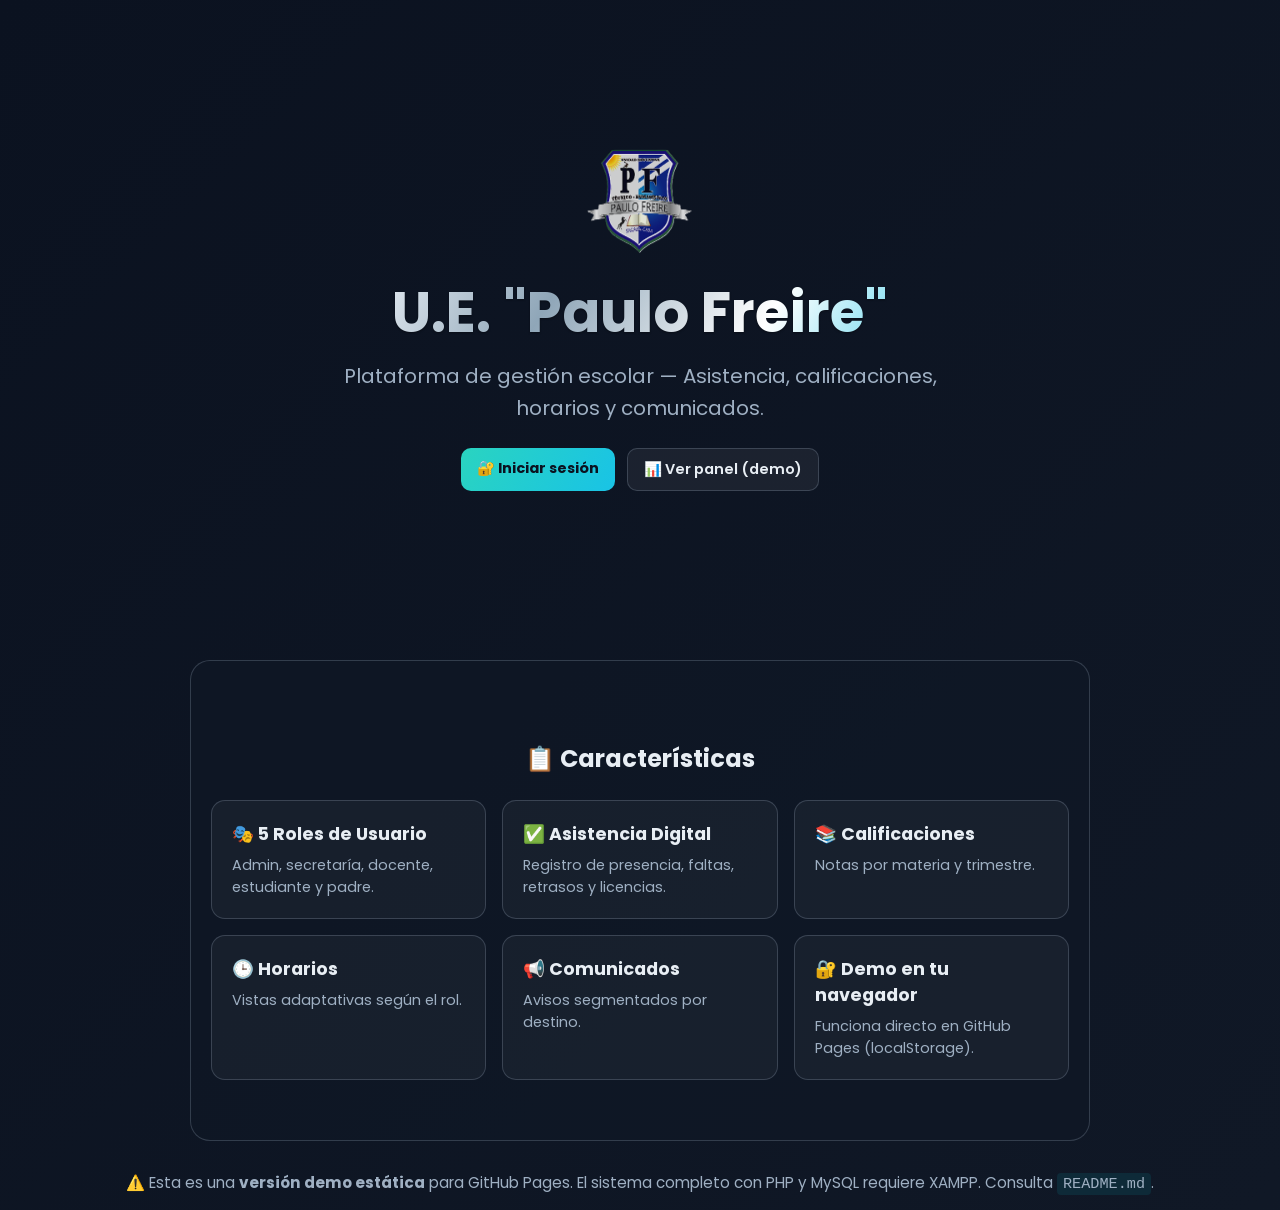
==== commit b9bea88d: "feat: index.html como página principal con enlaces a login y dashboard, páginas conectadas" ====
--- a/docs/index.html
+++ b/docs/index.html
@@ -3,566 +3,70 @@
 <head>
     <meta charset="utf-8">
     <meta name="viewport" content="width=device-width, initial-scale=1">
-    <title>U.E. Paulo Freire — Inicio de sesión</title>
+    <title>U.E. Paulo Freire — Inicio</title>
     <link rel="preconnect" href="https://fonts.googleapis.com">
     <link rel="preconnect" href="https://fonts.gstatic.com" crossorigin>
     <link href="https://fonts.googleapis.com/css2?family=Poppins:wght@400;500;600;700;800&display=swap" rel="stylesheet">
     <link rel="stylesheet" href="assets/css/app.css">
     <link rel="stylesheet" href="assets/css/pages.css">
     <style>
-        .login-bg { position: fixed; inset: 0; z-index: -1; background: url('assets/img/escudo.png') center/cover no-repeat; filter: blur(14px) brightness(0.45); transform: scale(1.15); }
-        .login-wrap { min-height: 100vh; display: grid; place-items: center; padding: 30px 16px; position: relative; overflow: hidden; }
-        .shell { display: grid; grid-template-columns: 1.05fr 1fr; width: min(1020px, 96vw); max-width: 900px; background: var(--surface); border-radius: 22px; overflow: hidden; position: relative; box-shadow: var(--shadow); backdrop-filter: blur(14px); border: 1px solid var(--line); }
-        .shell-left { position: relative; padding: 34px 30px; color: #eaf6fb; display: flex; flex-direction: column; gap: 14px; overflow: hidden; background: linear-gradient(160deg, var(--bg2), var(--primary-2) 60%, var(--primary)); background-size: 200% 200%; animation: bgShift 12s ease-in-out infinite alternate; }
-        .shell-left h1 { font-size: 1.6rem; margin: 0; line-height: 1.2; }
-        .brand-row { display: flex; align-items: center; gap: 12px; margin-bottom: 6px; }
-        .brand-logo-login { width: 100px; height: 100px; object-fit: contain; }
-        .brand-badge { width: 56px; height: 56px; border-radius: 16px; display: grid; place-items: center; font-weight: 800; font-size: 1.2rem; color: #0b1220; background: linear-gradient(145deg, #e8eef4 0%, var(--primary) 45%, var(--primary-2) 100%); box-shadow: inset 0 1px 0 rgba(255,255,255,.8), 0 8px 18px rgba(0,0,0,.4); }
-        .illus { color: #bfe9f5; margin-top: 10px; font-size: 0.95rem; line-height: 1.5; max-width: 280px; }
-        .shell-right { padding: 34px 30px; display: flex; flex-direction: column; gap: 16px; }
-        .shell-sub { color: var(--muted); margin: 0; font-size: 0.95rem; }
-        .login-card { width: 100%; max-width: 380px; margin: 0 auto; }
-        .login-card h2 { margin: 0 0 10px; font-size: 1.5rem; }
-        .login-card p { color: var(--muted); margin: 0 0 22px; font-size: 0.95rem; }
-        .form-group { margin-bottom: 16px; }
-        .form-group label { display: block; font-size: 0.85rem; color: var(--muted); margin-bottom: 6px; font-weight: 600; }
-        .input-wrapper { position: relative; }
-        .input { width: 100%; padding: 12px 14px 12px 42px; border-radius: 10px; border: 1px solid var(--line); background: rgba(255,255,255,.06); color: var(--text); font-family: inherit; font-size: 0.95rem; }
-        .input:focus { outline: none; border-color: var(--primary); box-shadow: 0 0 0 3px rgba(25,195,230,.2); }
-        .input-icon { position: absolute; left: 12px; top: 50%; transform: translateY(-50%); font-size: 1.1rem; opacity: 0.7; }
-        .pw-toggle { position: absolute; right: 10px; top: 50%; transform: translateY(-50%); background: none; border: none; color: var(--muted); font-size: 1.1rem; cursor: pointer; padding: 4px; }
-        .pw-toggle:hover { color: var(--text); }
-        .login-error { display: none; margin-bottom: 14px; padding: 10px 14px; background: rgba(255, 80, 80, .12); border: 1px solid rgba(255, 80, 80, .35); color: #ff6b6b; border-radius: 8px; font-size: 0.85rem; text-align: center; }
-        .btn-login { width: 100%; padding: 14px; border: none; border-radius: 10px; background: linear-gradient(120deg, var(--primary), var(--primary-2)); color: #fff; font-weight: 700; font-size: 1rem; cursor: pointer; }
-        .btn-login:active { transform: scale(0.98); }
-        .btn-login.loading { position: relative; color: transparent; }
-        .btn-login.loading::after { content: ''; position: absolute; inset: 0; border: 2px solid rgba(255,255,255,.3); border-top-color: #fff; border-radius: 10px; animation: spin 0.8s linear infinite; }
-        @keyframes spin { to { transform: rotate(360deg); } }
-        .creds { margin-top: 22px; padding: 14px; border-radius: 10px; background: rgba(255,255,255,.04); border: 1px dashed var(--line); font-size: 0.82rem; color: var(--muted); }
-        .creds h4 { margin: 0 0 8px; font-size: 0.9rem; color: var(--text); }
-        .creds table { width: 100%; border-collapse: collapse; font-size: 0.8rem; }
-        .creds td { padding: 4px 6px; border-bottom: 1px dashed rgba(255,255,255,.1); }
-
-        /* Dashboard (oculto por defecto) */
-        #dashboard-view { display: none; }
-        .layout { display: grid; grid-template-columns: auto 1fr; min-height: 100vh; }
-        .sidebar { width: 78px; overflow: hidden; transition: width .25s ease; position: sticky; top: 0; height: 100vh; padding: 16px 12px; background: linear-gradient(180deg, var(--bg2), var(--primary-2) 60%, var(--primary)); }
-        .sidebar:hover, .sidebar.expanded { width: 250px; }
-        .brand { display: flex; align-items: center; gap: 10px; margin-bottom: 22px; white-space: nowrap; }
-        .brand-text { font-weight: 700; }
-        .brand-logo { width: 56px; height: 56px; display: block; object-fit: contain; }
-        .label { opacity: 0; transition: opacity .2s; }
-        .sidebar:hover .label, .sidebar.expanded .label { opacity: 1; }
-        .menu { display: flex; flex-direction: column; gap: 8px; }
-        .menu-link { display: flex; align-items: center; gap: 12px; color: rgba(234,246,251,.92); text-decoration: none; padding: 12px; border-radius: 12px; white-space: nowrap; transition: .2s; }
-        .menu-link:hover, .menu-link.active { background: linear-gradient(120deg, rgba(255,255,255,.2), rgba(25,195,230,.28)); transform: translateX(4px); box-shadow: inset 0 1px 0 rgba(255,255,255,.3); }
-        .ico { font-size: 1.15rem; min-width: 26px; text-align: center; }
-        .main { padding: 18px; min-width: 0; }
-        .topbar { display: flex; align-items: center; gap: 12px; margin-bottom: 14px; padding: 12px 16px; background: var(--surface); border: 1px solid var(--line); border-radius: 14px; box-shadow: var(--shadow); backdrop-filter: blur(8px); }
-        .topbar h1 { margin: 0; font-size: 1.3rem; flex: 1; min-width: 0; }
-        .topbar-controls { display: flex; gap: 8px; }
-        .topbar-user { display: flex; gap: 8px; align-items: center; margin-left: auto; }
-        .topbar-avatar { width: 32px; height: 32px; border-radius: 50%; object-fit: cover; border: 1px solid var(--line); }
-        .content { min-height: 400px; }
-        .cards { display: grid; grid-template-columns: repeat(auto-fit, minmax(150px, 1fr)); gap: 14px; margin: 16px 0; }
-        .stat-card { padding: 18px; border-radius: 14px; border: 1px solid var(--line); background: rgba(255,255,255,.04); text-align: center; }
-        .stat-card h3 { margin: 0 0 8px; font-size: 0.9rem; color: var(--muted); text-transform: uppercase; letter-spacing: .06em; }
-        .stat-card .count { font-size: 2rem; font-weight: 800; display: block; }
-        .btn-accent { background: linear-gradient(120deg, var(--turquoise), var(--primary)); border: none; color: #0b1220; font-weight: 700; padding: 10px 16px; border-radius: 10px; cursor: pointer; text-decoration: none; display: inline-block; }
-        .btn-accent:hover { filter: brightness(1.08); }
-        .table-responsive { overflow-x: auto; border-radius: 12px; border: 1px solid var(--line); }
-        table.table { width: 100%; border-collapse: collapse; font-size: 0.9rem; }
-        table.table th { background: rgba(255,255,255,.04); text-align: left; padding: 10px 12px; color: var(--muted); font-weight: 600; font-size: 0.8rem; text-transform: uppercase; }
-        table.table td { padding: 10px 12px; border-bottom: 1px solid var(--line); }
-        table.table tr:last-child td { border-bottom: none; }
-        .section-block { margin-top: 16px; }
-        .hidden { display: none !important; }
+        .hero { min-height: 70vh; display: grid; place-items: center; text-align: center; padding: 40px 20px; }
+        .hero h1 { font-size: clamp(2rem, 5vw, 3.5rem); margin: 0 0 16px; line-height: 1.1; }
+        .hero p { font-size: clamp(1rem, 2vw, 1.25rem); color: var(--muted); max-width: 620px; margin: 0 auto 24px; line-height: 1.6; }
+        .hero-actions { display: flex; gap: 12px; justify-content: center; flex-wrap: wrap; }
+        .features { padding: 60px 20px; background: var(--surface); border: 1px solid var(--line); border-radius: 20px; margin: 30px auto; max-width: 900px; }
+        .features h2 { text-align: center; margin-bottom: 24px; }
+        .feature-grid { display: grid; grid-template-columns: repeat(auto-fit, minmax(220px, 1fr)); gap: 16px; }
+        .feature-card { padding: 20px; border-radius: 14px; border: 1px solid var(--line); background: rgba(255,255,255,.04); }
+        .feature-card h3 { margin: 0 0 8px; font-size: 1.1rem; }
+        .feature-card p { margin: 0; font-size: 0.9rem; color: var(--muted); line-height: 1.5; }
+        .note { text-align: center; margin-top: 30px; color: var(--muted); font-size: 0.95rem; }
+        .note code { background: var(--bg3); padding: 2px 6px; border-radius: 4px; }
     </style>
 </head>
 <body class="theme-dark palette-metal">
-    <div class="login-bg"></div>
-
-    <!-- ====== LOGIN (visible al entrar) ====== -->
-    <div id="login-view" class="login-wrap">
-        <div class="shell">
-            <div class="shell-left">
-                <div class="brand-row">
-                    <img src="assets/img/escudo.png" alt="Logo" class="brand-logo-login">
-                    <div class="brand-badge">PF</div>
-                </div>
-                <h1>U.E. Paulo Freire</h1>
-                <p class="illus">Sistema de gestión escolar — Acceso seguro para administradores, docentes, estudiantes y padres de familia.</p>
-            </div>
-            <div class="shell-right">
-                <p class="shell-sub">Inicia sesión con tus credenciales institucionales.</p>
-
-                <div class="login-card">
-                    <h2>🔐 Iniciar sesión</h2>
-                    <p>Accede al panel correspondiente según tu rol.</p>
-
-                    <div class="login-error" id="loginError">Usuario o contraseña incorrectos.</div>
-
-                    <form id="loginForm" novalidate>
-                        <div class="form-group input-wrapper">
-                            <label for="loginUser">Usuario</label>
-                            <span class="input-icon">👤</span>
-                            <input type="text" id="loginUser" class="input" placeholder="ej. admin" required autocomplete="username">
-                        </div>
-                        <div class="form-group input-wrapper">
-                            <label for="loginPass">Contraseña</label>
-                            <span class="input-icon">🔑</span>
-                            <input type="password" id="pwInput" class="input" placeholder="••••••••" required autocomplete="current-password">
-                            <button type="button" id="pwToggle" class="pw-toggle" aria-label="Mostrar contraseña">👁</button>
-                        </div>
-                        <button type="submit" id="loginBtn" class="btn btn-login">Ingresar</button>
-                    </form>
-
-                    <div class="creds">
-                        <h4>🔑 Credenciales de prueba (demo)</h4>
-                        <table>
-                            <tr><td style="font-weight:700;color:var(--text)">admin</td><td>Admin123!</td><td>Administrador</td></tr>
-                            <tr><td style="font-weight:700;color:var(--text)">secretaria</td><td>Secretaria123!</td><td>Secretaría</td></tr>
-                            <tr><td style="font-weight:700;color:var(--text)">docente</td><td>Docente123!</td><td>Docente</td></tr>
-                            <tr><td style="font-weight:700;color:var(--text)">estudiante</td><td>Estudiante123!</td><td>Estudiante</td></tr>
-                            <tr><td style="font-weight:700;color:var(--text)">padre</td><td>Padre123!</td><td>Padre/Tutor</td></tr>
-                        </table>
-                    </div>
-                </div>
+    <div class="hero">
+        <div>
+            <img src="assets/img/escudo.png" alt="Escudo U.E. Paulo Freire" style="width: 120px; height: 120px; margin-bottom: 16px; opacity: 0.9;">
+            <h1 class="metal-text">U.E. "Paulo Freire"</h1>
+            <p>Plataforma de gestión escolar — Asistencia, calificaciones, horarios y comunicados.</p>
+            <div class="hero-actions">
+                <a href="login.html" class="btn btn-accent">🔐 Iniciar sesión</a>
+                <a href="dashboard.html" class="btn">📊 Ver panel (demo)</a>
             </div>
         </div>
     </div>
 
-    <!-- ====== DASHBOARD (oculto hasta hacer login) ====== -->
-    <div id="dashboard-view">
-        <div class="layout">
-            <aside class="sidebar" id="sidebar">
-                <div class="brand">
-                    <img src="assets/img/escudo.png" alt="Logo U.E. Paulo Freire" class="brand-logo">
-                    <span class="brand-text metal-text label">U.E. Paulo Freire</span>
-                </div>
-                <nav class="menu">
-                    <a class="menu-link active" href="#" title="Panel"><span class="ico">🏠</span><span class="label">Panel</span></a>
-                    <a class="menu-link" href="#" title="Estudiantes"><span class="ico">🎓</span><span class="label">Estudiantes</span></a>
-                    <a class="menu-link" href="#" title="Asistencia"><span class="ico">✅</span><span class="label">Asistencia</span></a>
-                    <a class="menu-link" href="#" title="Calificaciones"><span class="ico">📚</span><span class="label">Calificaciones</span></a>
-                    <a class="menu-link" href="#" title="Horario"><span class="ico">🕒</span><span class="label">Horario</span></a>
-                    <a class="menu-link" href="#" title="Comunicados"><span class="ico">📢</span><span class="label">Comunicados</span></a>
-                    <a class="menu-link" href="#" title="Perfil"><span class="ico">👤</span><span class="label">Perfil</span></a>
-                    <a class="menu-link" href="#" title="Cerrar sesión" id="logoutBtn"><span class="ico">🚪</span><span class="label">Salir</span></a>
-                </nav>
-            </aside>
-
-            <div class="main">
-                <header class="topbar">
-                    <div class="topbar-controls">
-                        <button id="menuToggle" class="btn icon-btn" aria-label="Menu">☰</button>
-                        <button id="sideToggle" class="btn icon-btn" aria-label="Expandir">⇄</button>
-                    </div>
-                    <h1 class="metal-text" style="margin-right: 15px;">Panel de Control</h1>
-                    <div class="topbar-user" style="display: flex; gap: 8px; align-items: center;">
-                        <button id="themeToggle" class="btn icon-btn" title="Cambiar Tema">☀️</button>
-                        <img id="userAvatar" src="assets/img/avatars/avatar-estudiante.svg" alt="Avatar" class="topbar-avatar">
-                        <span class="badge badge-accent" id="userRole" style="font-size:0.75rem;padding:4px 8px;border-radius:8px;background:rgba(255,255,255,.12);color:var(--text);">estudiante</span>
-                        <div style="display:flex;flex-direction:column;justify-content:center;">
-                            <div id="userName" style="font-weight:600;font-size:0.9rem;white-space:nowrap;overflow:hidden;text-overflow:ellipsis;">Usuario</div>
-                            <div id="userEmail" style="font-size:0.75rem;color:var(--muted);white-space:nowrap;overflow:hidden;text-overflow:ellipsis;">correo@ejemplo.edu.bo</div>
-                        </div>
-                    </div>
-                </header>
-
-                <main class="content">
-                    <div id="dashboardContent"></div>
-                </main>
+    <section class="features">
+        <h2>📋 Características</h2>
+        <div class="feature-grid">
+            <div class="feature-card">
+                <h3>🎭 5 Roles de Usuario</h3>
+                <p>Admin, secretaría, docente, estudiante y padre.</p>
+            </div>
+            <div class="feature-card">
+                <h3>✅ Asistencia Digital</h3>
+                <p>Registro de presencia, faltas, retrasos y licencias.</p>
+            </div>
+            <div class="feature-card">
+                <h3>📚 Calificaciones</h3>
+                <p>Notas por materia y trimestre.</p>
+            </div>
+            <div class="feature-card">
+                <h3>🕒 Horarios</h3>
+                <p>Vistas adaptativas según el rol.</p>
+            </div>
+            <div class="feature-card">
+                <h3>📢 Comunicados</h3>
+                <p>Avisos segmentados por destino.</p>
+            </div>
+            <div class="feature-card">
+                <h3>🔐 Demo en tu navegador</h3>
+                <p>Funciona directo en GitHub Pages (localStorage).</p>
             </div>
         </div>
-    </div>
+    </section>
 
-    <script src="assets/js/db.js"></script>
-    <script src="assets/js/auth.js"></script>
-    <script>
-        (function () {
-            'use strict';
-
-            initDB();
-
-            function $(sel) { return document.querySelector(sel); }
-            function $$(sel) { return document.querySelectorAll(sel); }
-            function esc(text) {
-                var div = document.createElement('div');
-                div.textContent = text;
-                return div.innerHTML;
-            }
-
-            var loginView = $('#loginView') || $('#login-view');
-            var dashboardView = $('#dashboardView') || $('#dashboard-view');
-            var loginForm = $('#loginForm');
-            var loginError = $('#loginError');
-            var loginBtn = $('#loginBtn');
-            var logoutBtn = $('#logoutBtn');
-            var dashboardContent = $('#dashboardContent');
-
-            var currentUser = getCurrentUser();
-
-            if (currentUser) {
-                showDashboard();
-            }
-
-            // ---------- Login ----------
-            if (loginForm) {
-                loginForm.addEventListener('submit', function (ev) {
-                    ev.preventDefault();
-                    var user = $('#loginUser').value.trim();
-                    var pass = $('#loginPass').value;
-
-                    var u = login(user, pass);
-                    if (u) {
-                        loginError.style.display = 'none';
-                        loginBtn.classList.add('loading');
-                        setTimeout(function () {
-                            showDashboard();
-                        }, 600);
-                    } else {
-                        loginError.style.display = 'block';
-                        loginBtn.classList.remove('loading');
-                    }
-                });
-            }
-
-            var pwT = $('#pwToggle'), pwI = $('#pwInput');
-            if (pwT && pwI) {
-                pwT.addEventListener('click', function (ev) {
-                    ev.preventDefault();
-                    var show = pwI.type === 'password';
-                    pwI.type = show ? 'text' : 'password';
-                    pwT.textContent = show ? '🙈' : '👁';
-                    pwI.focus();
-                });
-            }
-
-            if (logoutBtn) {
-                logoutBtn.addEventListener('click', function (ev) {
-                    ev.preventDefault();
-                    logout();
-                    dashboardView.style.display = 'none';
-                    loginView.style.display = 'grid';
-                    currentUser = null;
-                });
-            }
-
-            // ---------- Navegación ----------
-            function showDashboard() {
-                loginView.style.display = 'none';
-                dashboardView.style.display = 'block';
-                currentUser = getCurrentUser();
-
-                $('#userName').textContent = currentUser.full_name;
-                $('#userRole').textContent = currentUser.role;
-                $('#userEmail').textContent = currentUser.email;
-                $('#userAvatar').src = 'assets/img/avatars/' + esc(currentUser.avatar);
-                $('#userAvatar').onerror = function () { this.src = 'assets/img/avatars/avatar-estudiante.svg'; };
-
-                renderDashboard(currentUser.role);
-            }
-
-            // ---------- Render dashboard ----------
-            function renderDashboard(role) {
-                var db = getDB();
-                var html = '';
-
-                html += '<section class="card animate-in">\
-                    <div style="display:flex;align-items:center;gap:16px">\
-                        <img src="assets/img/avatars/' + esc(currentUser.avatar) + '" alt="Avatar" style="width:80px;height:80px;border-radius:50%;object-fit:cover;border:3px solid var(--primary)" onerror="this.src=\'assets/img/avatars/avatar-estudiante.svg\'">\
-                        <div>\
-                            <h2 class="metal-text" style="margin:0">¡Hola, ' + esc(currentUser.full_name) + '</h2>\
-                            <p style="margin:4px 0 0;color:var(--muted)">' + esc(role) + ' · ' + esc(currentUser.email) + '</p>\
-                        </div>\
-                    </div>\
-                </section>';
-
-                if (role === 'admin' || role === 'secretaria') {
-                    var totalStudents = (db.students || []).length;
-                    var totalUsers = (db.users || []).length;
-                    var totalCourses = (db.courses || []).length;
-                    var totalAttendance = (db.attendance || []).length;
-
-                    html += '<section class="cards">\
-                        <article class="card stat-card reveal"><h3>Usuarios</h3><strong class="count" data-count="' + totalUsers + '">0</strong></article>\
-                        <article class="card stat-card reveal"><h3>Estudiantes</h3><strong class="count" data-count="' + totalStudents + '">0</strong></article>\
-                        <article class="card stat-card reveal"><h3>Cursos</h3><strong class="count" data-count="' + totalCourses + '">0</strong></article>\
-                        <article class="card stat-card reveal"><h3>Asistencias</h3><strong class="count" data-count="' + totalAttendance + '">0</strong></article>\
-                    </section>';
-
-                    html += '<section class="card animate-in" style="margin-top:16px;">\
-                        <h3>📊 Resumen Rápido</h3>\
-                        <p>Versión demo para GitHub Pages. Los datos se guardan en tu navegador (localStorage).</p>\
-                        <div style="margin-top:10px; display:flex; gap:10px; flex-wrap:wrap;">\
-                            <button class="btn btn-accent" onclick="showSection(\'students\')">👥 Estudiantes</button>\
-                            <button class="btn btn-metal" onclick="showSection(\'attendance\')">✅ Asistencia</button>\
-                            <button class="btn" onclick="showSection(\'grades\')">📚 Calificaciones</button>\
-                            <button class="btn" onclick="showSection(\'schedules\')">🕒 Horarios</button>\
-                            <button class="btn" onclick="showSection(\'announcements\')">📢 Comunicados</button>\
-                        </div>\
-                        <div id="section-students" class="hidden section-block" style="margin-top:16px;">\
-                            <h4>👥 Estudiantes</h4>\
-                            <div class="table-responsive"><table class="table">\
-                                <tr><th>Nombre</th><th>RUDE</th><th>Curso</th><th>Estado</th></tr>' + renderStudentsTable(db) + '</table></div>\
-                        </div>\
-                        <div id="section-attendance" class="hidden section-block" style="margin-top:16px;">\
-                            <h4>✅ Registrar Asistencia</h4>\
-                            <form id="attendanceForm" style="display:flex; gap:8px; flex-wrap:wrap; align-items:end;">\
-                                <select id="attStudent" class="input" style="flex:1; min-width:200px;">' + renderStudentOptions(db) + '</select>\
-                                <select id="attStatus" class="input">\
-                                    <option value="P">Presente</option><option value="F">Falta</option><option value="R">Retraso</option><option value="L">Licencia</option><option value="RC">Retirado</option>\
-                                </select>\
-                                <input type="date" id="attDate" class="input" value="' + new Date().toISOString().split('T')[0] + '">\
-                                <button type="submit" class="btn btn-accent">Registrar</button>\
-                            </form>\
-                            <div id="attResult" style="margin-top:10px;"></div>\
-                            <h4 style="margin-top:20px;">Últimas asistencias</h4>\
-                            <div class="table-responsive"><table class="table">\
-                                <tr><th>Estudiante</th><th>Fecha</th><th>Estado</th></tr>' + renderAttendanceTable(db) + '</table></div>\
-                        </div>\
-                        <div id="section-grades" class="hidden section-block" style="margin-top:16px;">\
-                            <h4>📚 Calificaciones</h4>\
-                            <div class="table-responsive"><table class="table">\
-                                <tr><th>Estudiante</th><th>Materia</th><th>Trimestre</th><th>Nota</th></tr>' + renderGradesTable(db) + '</table></div>\
-                        </div>\
-                        <div id="section-schedules" class="hidden section-block" style="margin-top:16px;">\
-                            <h4>🕒 Horarios</h4>\
-                            <div class="table-responsive"><table class="table">\
-                                <tr><th>Día</th><th>Materia</th><th>Hora</th><th>Aula</th></tr>' + renderSchedulesTable(db) + '</table></div>\
-                        </div>\
-                        <div id="section-announcements" class="hidden section-block" style="margin-top:16px;">\
-                            <h4>📢 Comunicados</h4>\
-                            <div class="table-responsive"><table class="table">\
-                                <tr><th>Título</th><th>Contenido</th><th>Fecha</th></tr>' + renderAnnouncementsTable(db) + '</table></div>\
-                        </div>\
-                    </section>';
-                }
-
-                if (role === 'docente') {
-                    html += '<section class="card animate-in" style="margin-top:16px; border-left: 4px solid var(--primary);">\
-                        <h3>👨‍🏫 Panel del Docente</h3>\
-                        <p>Versión demo para GitHub Pages.</p>\
-                        <div style="margin-top:15px; display:flex; gap:10px; flex-wrap:wrap;">\
-                            <button class="btn btn-metal" onclick="showSection(\'attendanceDoc\')">✅ Tomar Asistencia</button>\
-                            <button class="btn btn-accent" onclick="showSection(\'gradesDoc\')">📚 Calificaciones</button>\
-                            <button class="btn" onclick="showSection(\'schedulesDoc\')">🕒 Mi Horario</button>\
-                        </div>\
-                    </section>';
-
-                    html += '<div id="section-attendanceDoc" class="hidden section-block" style="margin-top:16px;">\
-                        <h4>✅ Registrar Asistencia</h4>\
-                        <form id="attendanceFormDoc" style="display:flex; gap:8px; flex-wrap:wrap; align-items:end;">\
-                            <select id="attStudentDoc" class="input" style="flex:1; min-width:200px;">' + renderStudentOptions(db) + '</select>\
-                            <select id="attStatusDoc" class="input">\
-                                <option value="P">Presente</option><option value="F">Falta</option><option value="R">Retraso</option><option value="L">Licencia</option><option value="RC">Retirado</option>\
-                            </select>\
-                            <input type="date" id="attDateDoc" class="input" value="' + new Date().toISOString().split('T')[0] + '">\
-                            <button type="submit" class="btn btn-accent">Registrar</button>\
-                        </form>\
-                        <div id="attResultDoc" style="margin-top:10px;"></div>\
-                    </div>\
-                    <div id="section-gradesDoc" class="hidden section-block" style="margin-top:16px;">\
-                        <h4>📚 Calificaciones</h4>\
-                        <div class="table-responsive"><table class="table">\
-                            <tr><th>Estudiante</th><th>Materia</th><th>Trimestre</th><th>Nota</th></tr>' + renderGradesTable(db) + '</table></div>\
-                    </div>\
-                    <div id="section-schedulesDoc" class="hidden section-block" style="margin-top:16px;">\
-                        <h4>🕒 Mi Horario</h4>\
-                        <div class="table-responsive"><table class="table">\
-                            <tr><th>Día</th><th>Materia</th><th>Hora</th><th>Aula</th></tr>' + renderSchedulesTable(db, true) + '</table></div>\
-                    </div>';
-                }
-
-                if (role === 'padre') {
-                    var children = (db.students || []).filter(s => s.guardian_email === currentUser.email || s.user_id === currentUser.id);
-                    if (children.length === 0) children = (db.students || []).slice(0, 2);
-                    html += '<section class="card animate-in" style="margin-top:16px; border-left: 4px solid var(--primary);">\
-                        <h3>👨‍👩‍👦 Panel de Familia</h3>\
-                        <p>Monitorea el progreso académico y asistencia de tus hijos.</p>\
-                    </section>';
-                    children.forEach(function (ch) {
-                        var chAtt = (db.attendance || []).filter(a => a.student_id == ch.id).sort(function (x, y) { return new Date(y.date) - new Date(x.date); }).slice(0, 5);
-                        html += '<section class="card animate-in" style="margin-top:16px;">\
-                            <h3>👤 ' + esc(ch.first_name + ' ' + ch.last_name) + '</h3>\
-                            <p><strong>RUDE:</strong> ' + esc(ch.rude) + ' | <strong>Curso:</strong> ' + getCourseName(db, ch.course_id) + '</p>';
-                        if (chAtt.length) {
-                            html += '<h4 style="margin-top:15px;">Última Asistencia</h4><div class="table-responsive"><table class="table"><tr><th>Fecha</th><th>Estado</th></tr>';
-                            chAtt.forEach(function (a) { html += '<tr><td>' + esc(a.date) + '</td><td>' + esc(a.status) + '</td></tr>'; });
-                            html += '</table></div>';
-                        }
-                        html += '</section>';
-                    });
-                }
-
-                if (role === 'estudiante') {
-                    var student = (db.students || []).find(s => s.user_id === currentUser.id) || (db.students || [])[0];
-                    var studentGrades = (db.grades || []).filter(g => g.student_id == student.id);
-                    var studentSched = (db.schedules || []).filter(s => s.course_id == student.course_id);
-
-                    html += '<section class="card animate-in" style="margin-top:16px; border-left: 4px solid var(--primary);">\
-                        <h3>🎓 Mi Panel Estudiantil</h3>\
-                        <p>Revisa tus calificaciones, horario y asistencia (demo estática).</p>\
-                    </section>';
-
-                    if (studentGrades.length) {
-                        html += '<section class="card animate-in" style="margin-top:16px;">\
-                            <h3>📚 Mis Calificaciones</h3>\
-                            <div class="table-responsive"><table class="table"><tr><th>Materia</th><th>Trimestre</th><th>Nota</th></tr>';
-                        studentGrades.forEach(function (g) {
-                            html += '<tr><td>' + esc(getSubjectName(db, g.subject_id)) + '</td><td>' + esc(getTermName(db, g.term_id)) + '</td><td><strong>' + esc(g.score) + '</strong></td></tr>';
-                        });
-                        html += '</table></div></section>';
-                    }
-
-                    if (studentSched.length) {
-                        html += '<section class="card animate-in" style="margin-top:16px;">\
-                            <h3>🕒 Mi Horario</h3>\
-                            <div class="table-responsive"><table class="table"><tr><th>Día</th><th>Materia</th><th>Hora</th></tr>';
-                        studentSched.forEach(function (s) {
-                            html += '<tr><td>' + esc(s.day_of_week) + '</td><td>' + esc(getSubjectName(db, s.subject_id)) + '</td><td>' + esc(s.start_time + ' - ' + s.end_time) + '</td></tr>';
-                        });
-                        html += '</table></div></section>';
-                    }
-                }
-
-                dashboardContent.innerHTML = html;
-
-                document.querySelectorAll('.count').forEach(function (el) {
-                    var target = parseInt(el.getAttribute('data-count') || el.textContent || '0', 10);
-                    el.textContent = target;
-                });
-
-                setupAttendanceForm('attendanceForm', 'attResult');
-                setupAttendanceForm('attendanceFormDoc', 'attResultDoc');
-            }
-
-            window.showSection = function (id) {
-                $$('.section-block').forEach(function (el) { el.classList.add('hidden'); });
-                var el = $('#section-' + id);
-                if (el) el.classList.remove('hidden');
-            };
-
-            // ---------- Helpers ----------
-            function renderStudentsTable(db) {
-                var rows = '';
-                (db.students || []).forEach(function (s) {
-                    rows += '<tr><td>' + esc(s.first_name + ' ' + s.last_name) + '</td><td>' + esc(s.rude) + '</td><td>' + getCourseName(db, s.course_id) + '</td><td>' + (s.status ? 'Activo' : 'Inactivo') + '</td></tr>';
-                });
-                return rows || '<tr><td colspan="4" style="text-align:center;color:var(--muted);">No hay estudiantes</td></tr>';
-            }
-
-            function renderStudentOptions(db) {
-                var opts = '';
-                (db.students || []).forEach(function (s) {
-                    opts += '<option value="' + s.id + '">' + esc(s.first_name + ' ' + s.last_name) + ' (' + esc(s.rude) + ')</option>';
-                });
-                return opts;
-            }
-
-            function renderAttendanceTable(db) {
-                var rows = '';
-                (db.attendance || []).slice(0, 10).reverse().forEach(function (a) {
-                    var s = (db.students || []).find(st => st.id == a.student_id);
-                    rows += '<tr><td>' + (s ? esc(s.first_name + ' ' + s.last_name) : 'Desconocido') + '</td><td>' + esc(a.date) + '</td><td>' + esc(a.status) + '</td></tr>';
-                });
-                return rows || '<tr><td colspan="3" style="text-align:center;color:var(--muted);">Sin registros</td></tr>';
-            }
-
-            function renderGradesTable(db) {
-                var rows = '';
-                (db.grades || []).slice(0, 10).forEach(function (g) {
-                    var s = (db.students || []).find(st => st.id == g.student_id);
-                    rows += '<tr><td>' + (s ? esc(s.first_name + ' ' + s.last_name) : 'Desconocido') + '</td><td>' + esc(getSubjectName(db, g.subject_id)) + '</td><td>' + esc(getTermName(db, g.term_id)) + '</td><td><strong>' + esc(g.score) + '</strong></td></tr>';
-                });
-                return rows || '<tr><td colspan="4" style="text-align:center;color:var(--muted);">Sin calificaciones</td></tr>';
-            }
-
-            function renderSchedulesTable(db, teacherOnly) {
-                var rows = '';
-                (db.schedules || []).forEach(function (s) {
-                    if (teacherOnly && s.teacher_user_id != currentUser.id) return;
-                    rows += '<tr><td>' + esc(s.day_of_week) + '</td><td>' + esc(getSubjectName(db, s.subject_id)) + '</td><td>' + esc(s.start_time + ' - ' + s.end_time) + '</td><td>' + esc(s.classroom) + '</td></tr>';
-                });
-                return rows || '<tr><td colspan="4" style="text-align:center;color:var(--muted);">Sin horarios</td></tr>';
-            }
-
-            function renderAnnouncementsTable(db) {
-                var rows = '';
-                (db.announcements || []).slice(0, 10).reverse().forEach(function (a) {
-                    rows += '<tr><td>' + esc(a.title) + '</td><td>' + esc(a.content) + '</td><td>' + esc(a.created_at) + '</td></tr>';
-                });
-                return rows;
-            }
-
-            function getCourseName(db, id) {
-                var c = (db.courses || []).find(x => x.id == id);
-                return c ? esc(c.name + ' ' + c.parallel) : 'N/A';
-            }
-            function getSubjectName(db, id) {
-                var s = (db.subjects || []).find(x => x.id == id);
-                return s ? esc(s.name) : 'N/A';
-            }
-            function getTermName(db, id) {
-                var t = (db.terms || []).find(x => x.id == id);
-                return t ? esc(t.name) : 'N/A';
-            }
-
-            function setupAttendanceForm(formId, resultId) {
-                var form = $(formId);
-                var result = $(resultId);
-                if (!form) return;
-                form.addEventListener('submit', function (ev) {
-                    ev.preventDefault();
-                    var sel = formId === 'attendanceForm' ? '#attStudent' : '#attStudentDoc';
-                    var selStatus = formId === 'attendanceForm' ? '#attStatus' : '#attStatusDoc';
-                    var selDate = formId === 'attendanceForm' ? '#attDate' : '#attDateDoc';
-                    var studentId = parseInt($(sel).value, 10);
-                    var status = $(selStatus).value;
-                    var date = $(selDate).value;
-                    if (!studentId || !status || !date) return;
-
-                    var db = getDB();
-                    var existing = (db.attendance || []).find(a => a.student_id == studentId && a.date == date);
-                    if (existing) {
-                        updateInCollection('attendance', existing.id, { status: status, registered_by: currentUser.id });
-                    } else {
-                        addToCollection('attendance', {
-                            student_id: studentId, date: date, status: status,
-                            registered_by: currentUser.id, created_at: new Date().toISOString()
-                        });
-                    }
-                    result.textContent = '✅ Asistencia registrada correctamente.';
-                    result.style.color = 'var(--primary)';
-                    setTimeout(function () { result.textContent = ''; }, 3000);
-                    renderDashboard(currentUser.role);
-                });
-            }
-
-            // ---------- Sidebar / tema ----------
-            var sidebar = $('#sidebar');
-            var menuToggle = $('#menuToggle');
-            var sideToggle = $('#sideToggle');
-            if (menuToggle && sidebar) menuToggle.addEventListener('click', function () { sidebar.classList.toggle('open'); });
-            if (sideToggle && sidebar) sideToggle.addEventListener('click', function () { sidebar.classList.toggle('expanded'); });
-
-            var themeToggle = $('#themeToggle');
-            if (themeToggle) {
-                themeToggle.addEventListener('click', function () {
-                    document.body.classList.toggle('theme-light');
-                    document.body.classList.toggle('theme-dark');
-                });
-            }
-
-            function setDevice() {
-                var w = window.innerWidth;
-                document.body.classList.remove('device-mobile', 'device-tablet', 'device-desktop');
-                document.body.classList.add(w < 700 ? 'device-mobile' : (w < 1000 ? 'device-tablet' : 'device-desktop'));
-            }
-            setDevice();
-            window.addEventListener('resize', setDevice);
-        })();
-    </script>
+    <p class="note">⚠️ Esta es una <strong>versión demo estática</strong> para GitHub Pages. El sistema completo con PHP y MySQL requiere XAMPP. Consulta <code>README.md</code>.</p>
 </body>
 </html>
